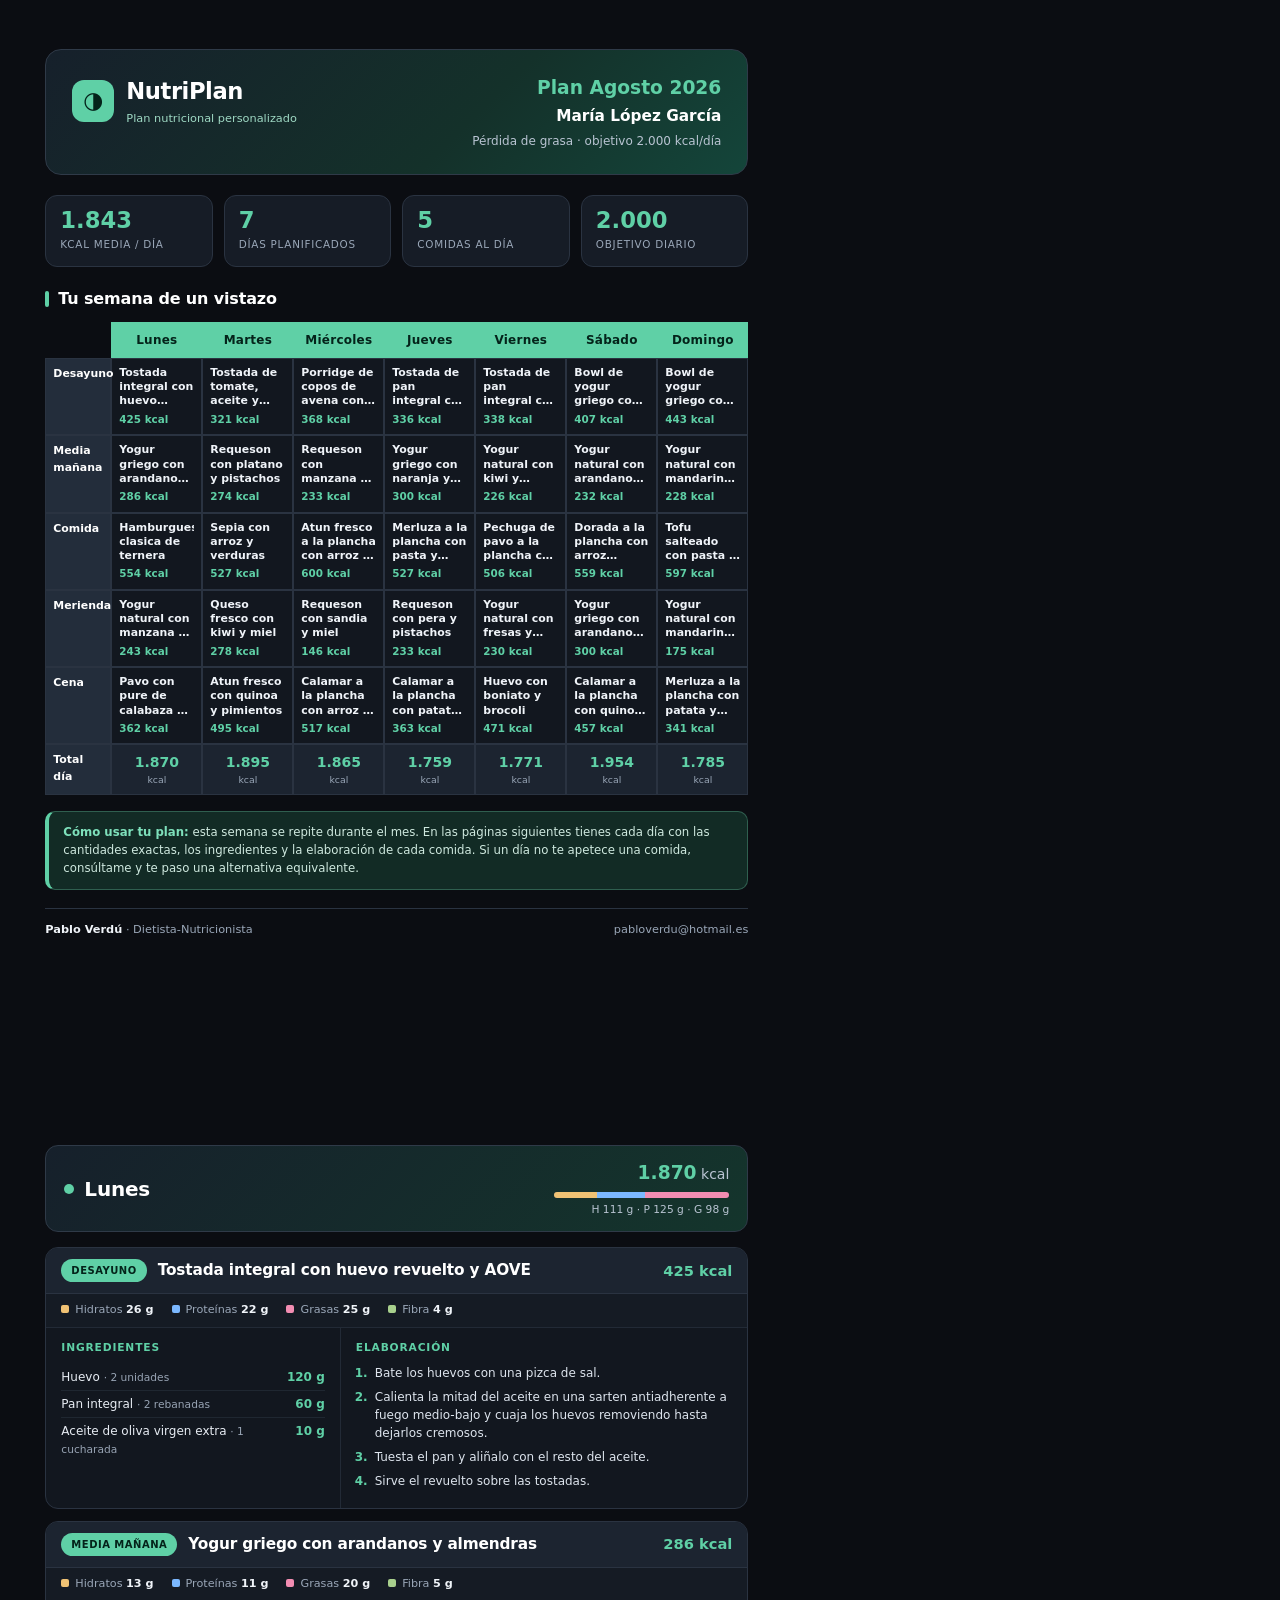
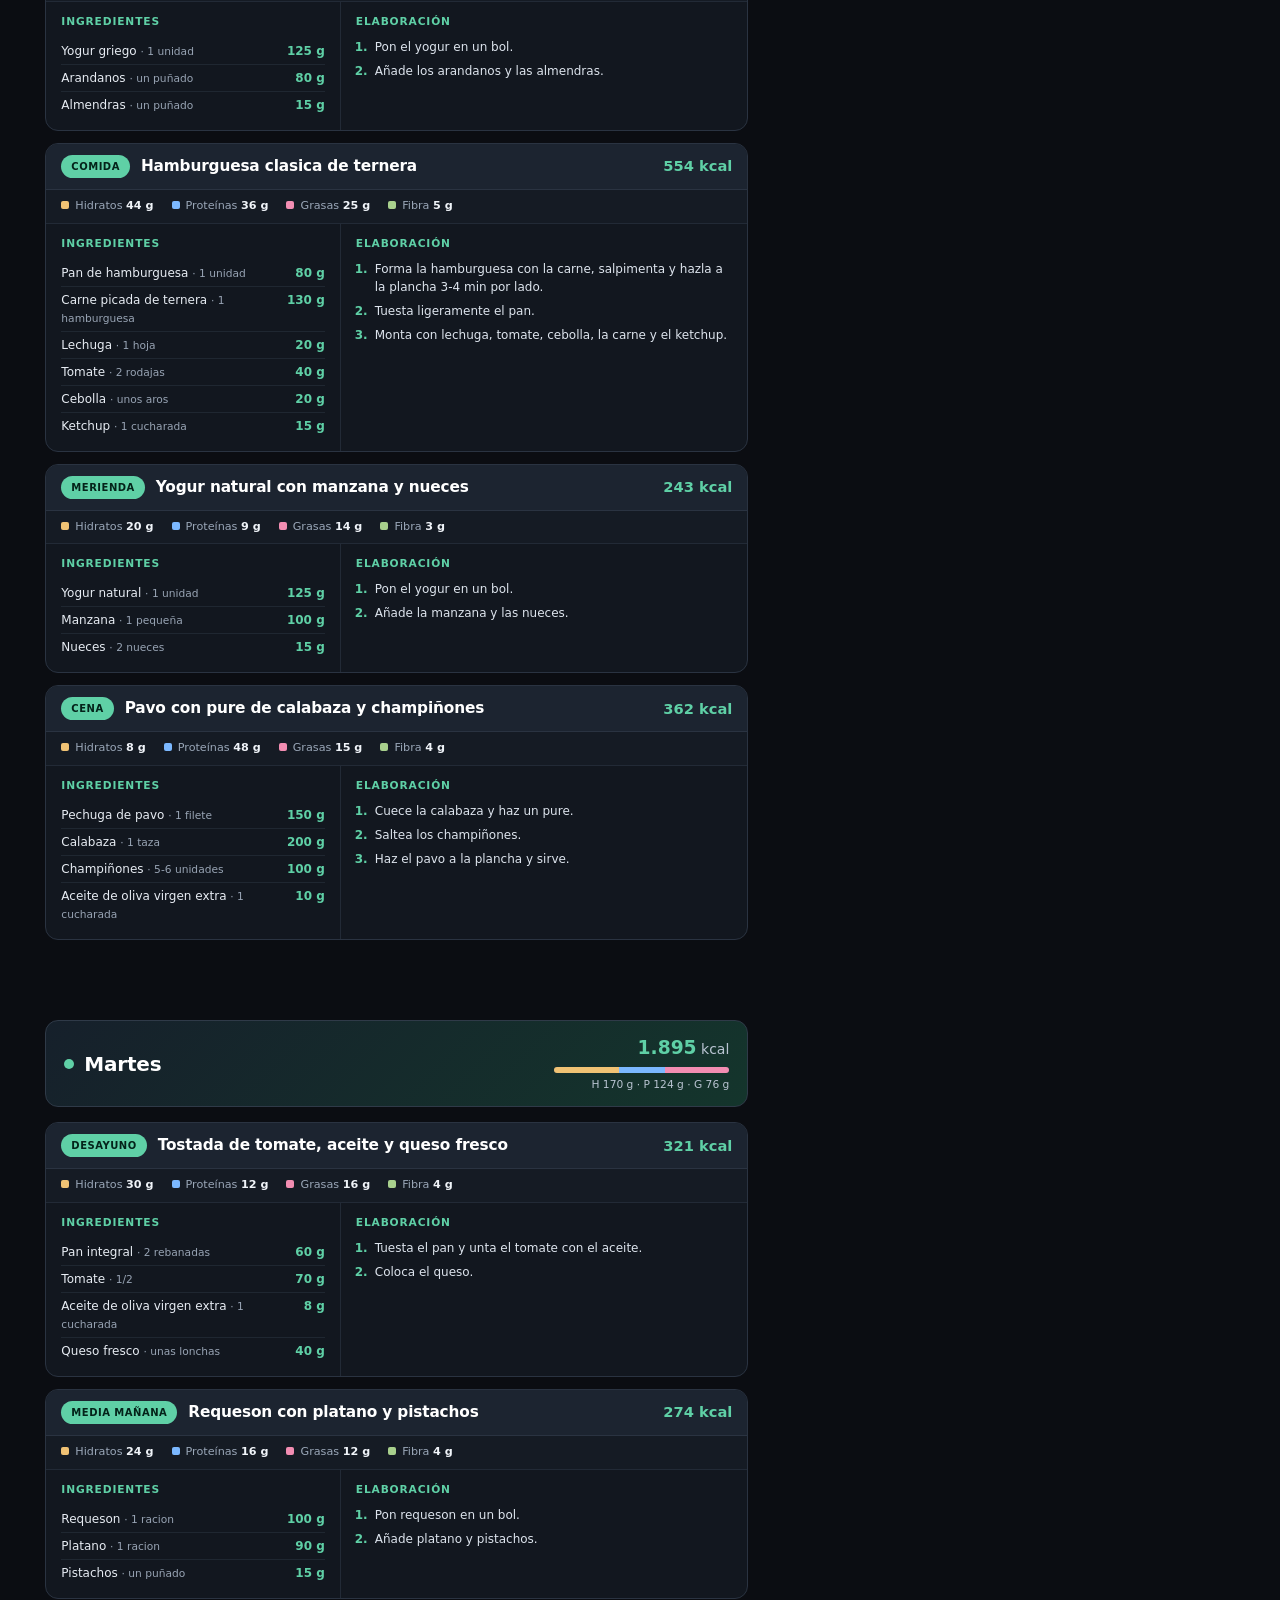
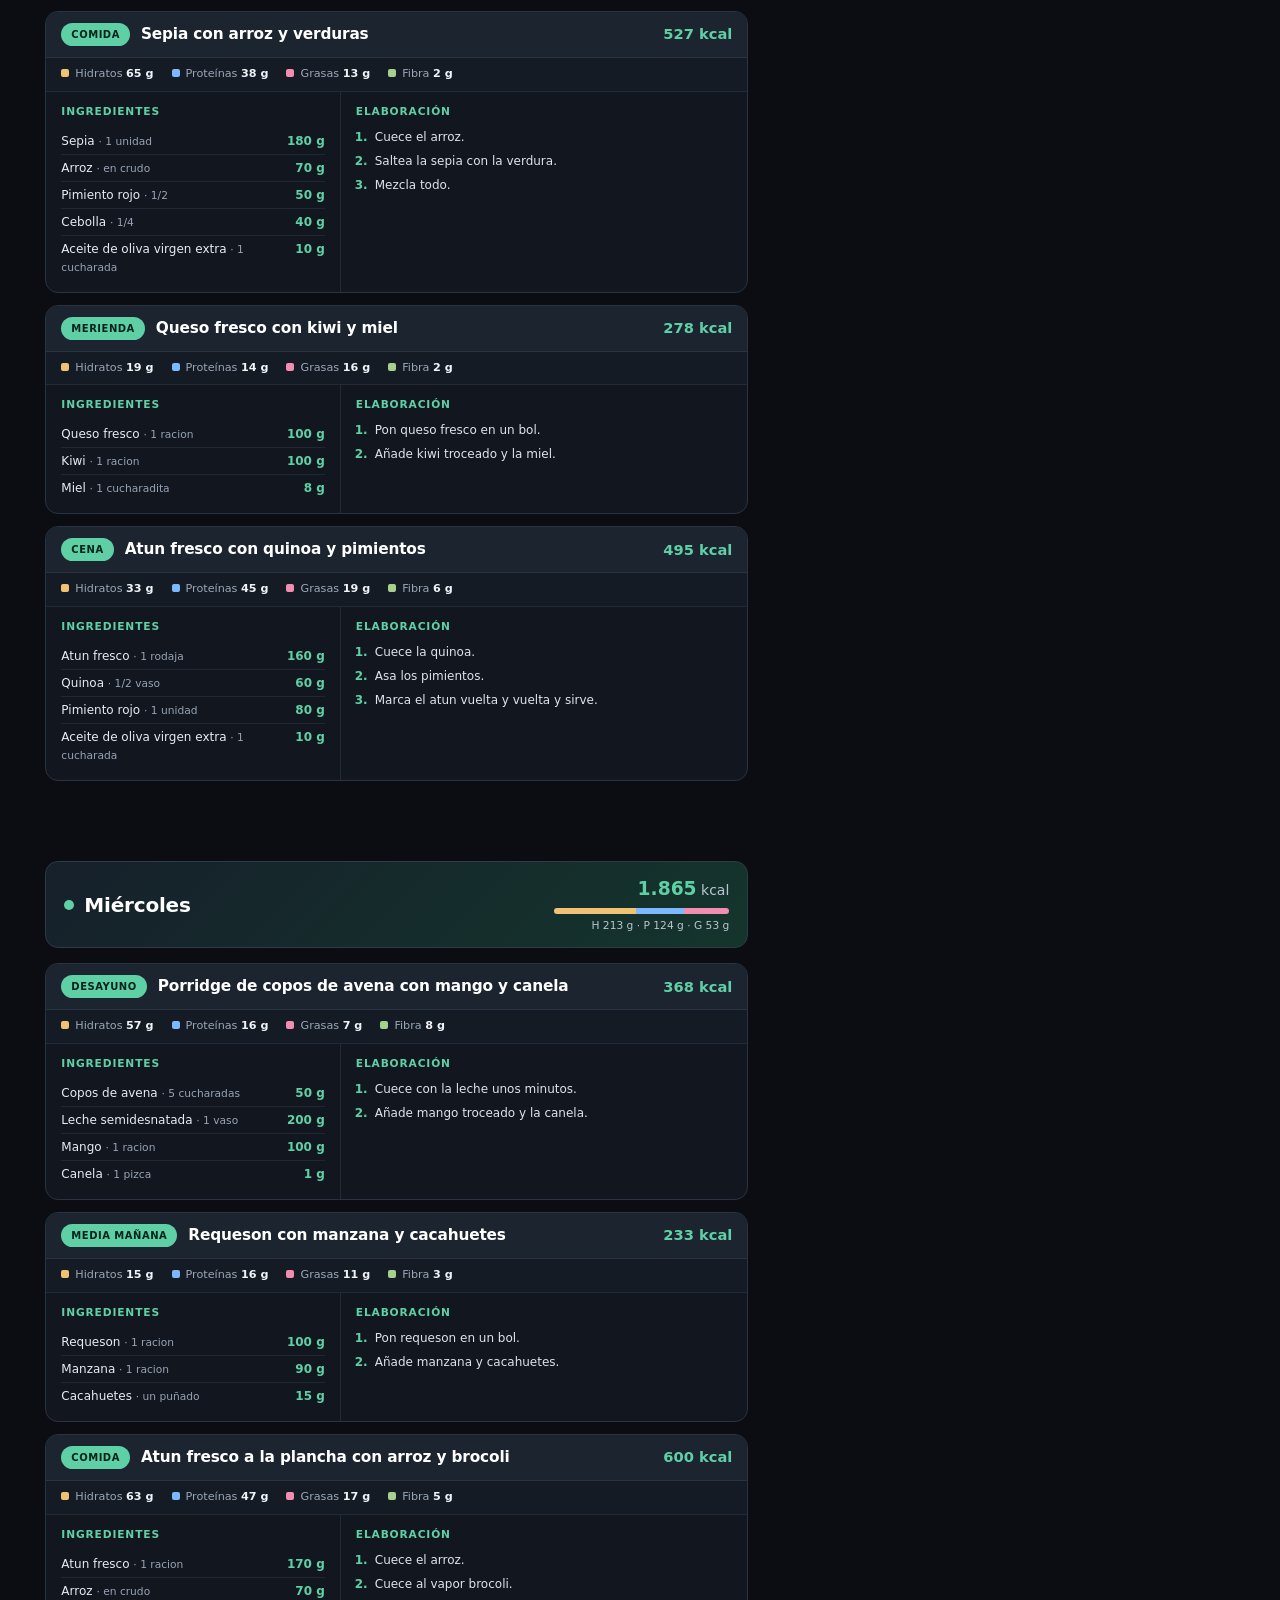
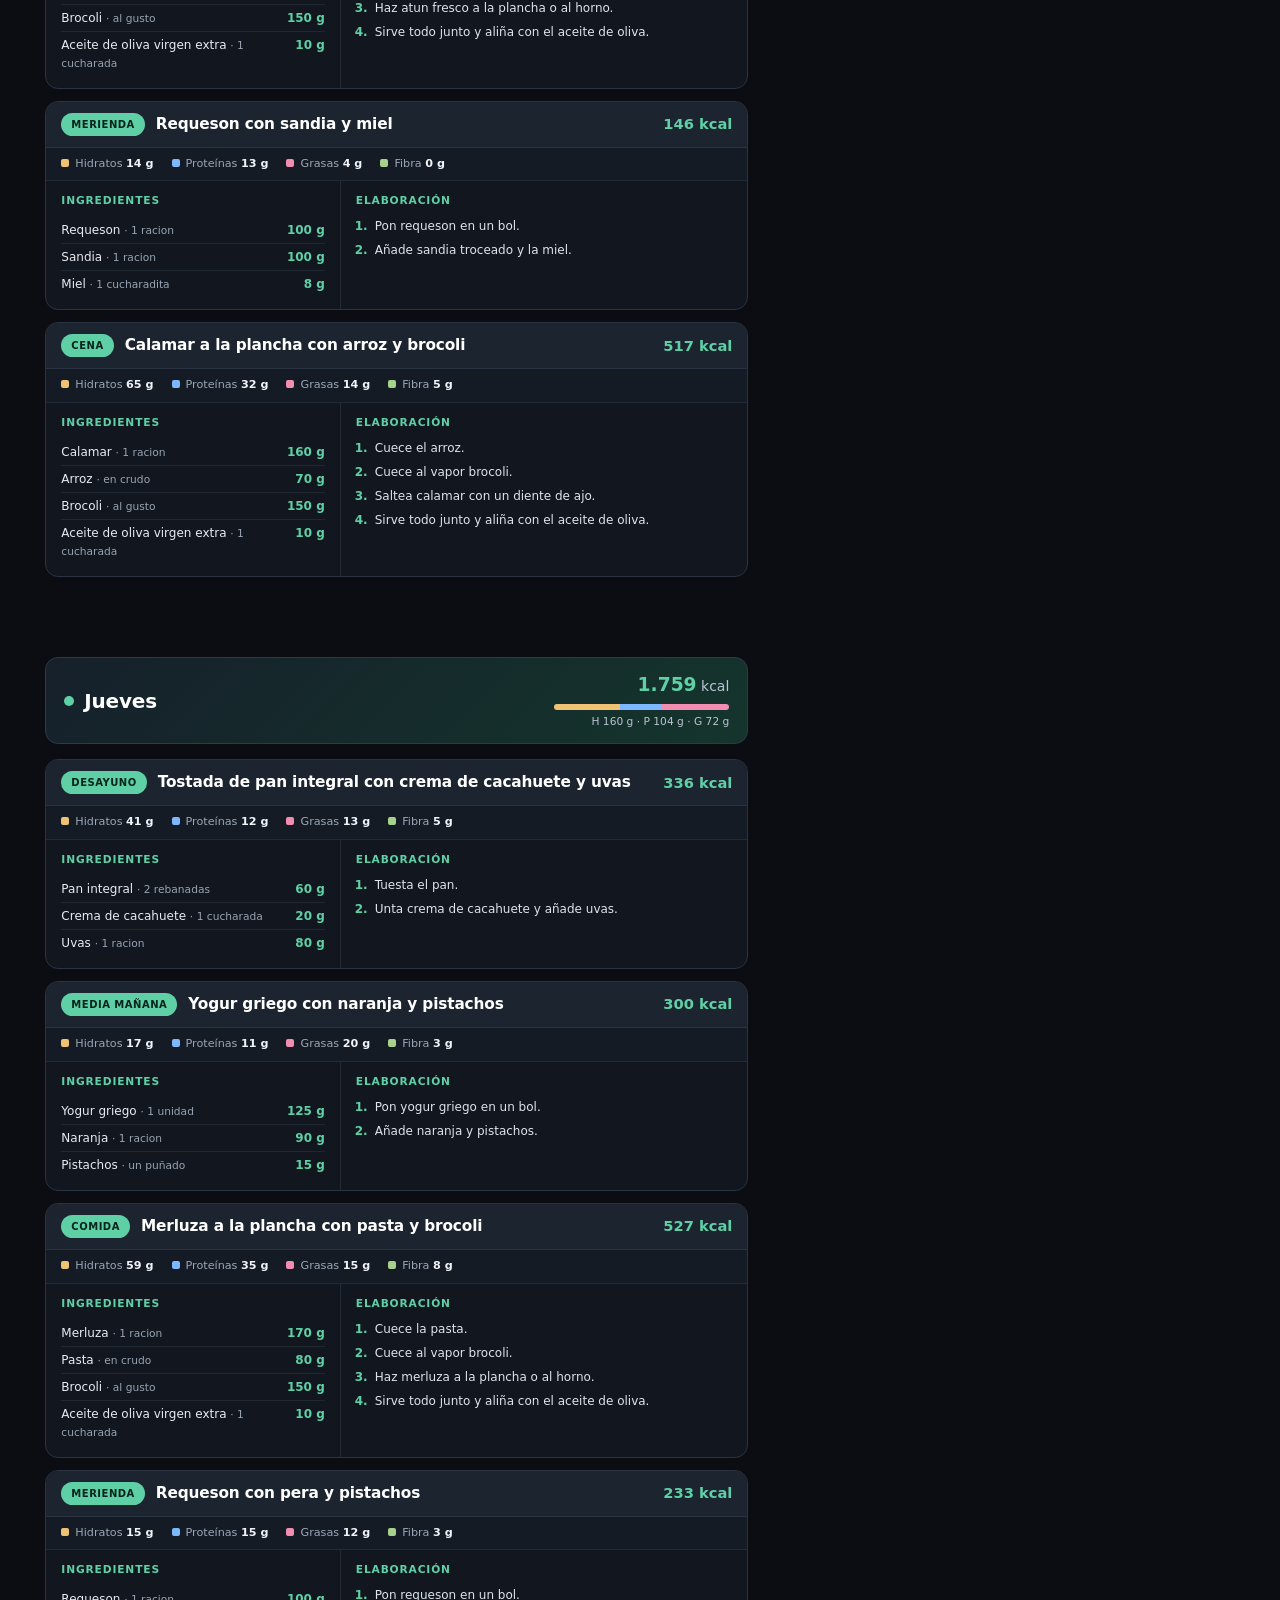
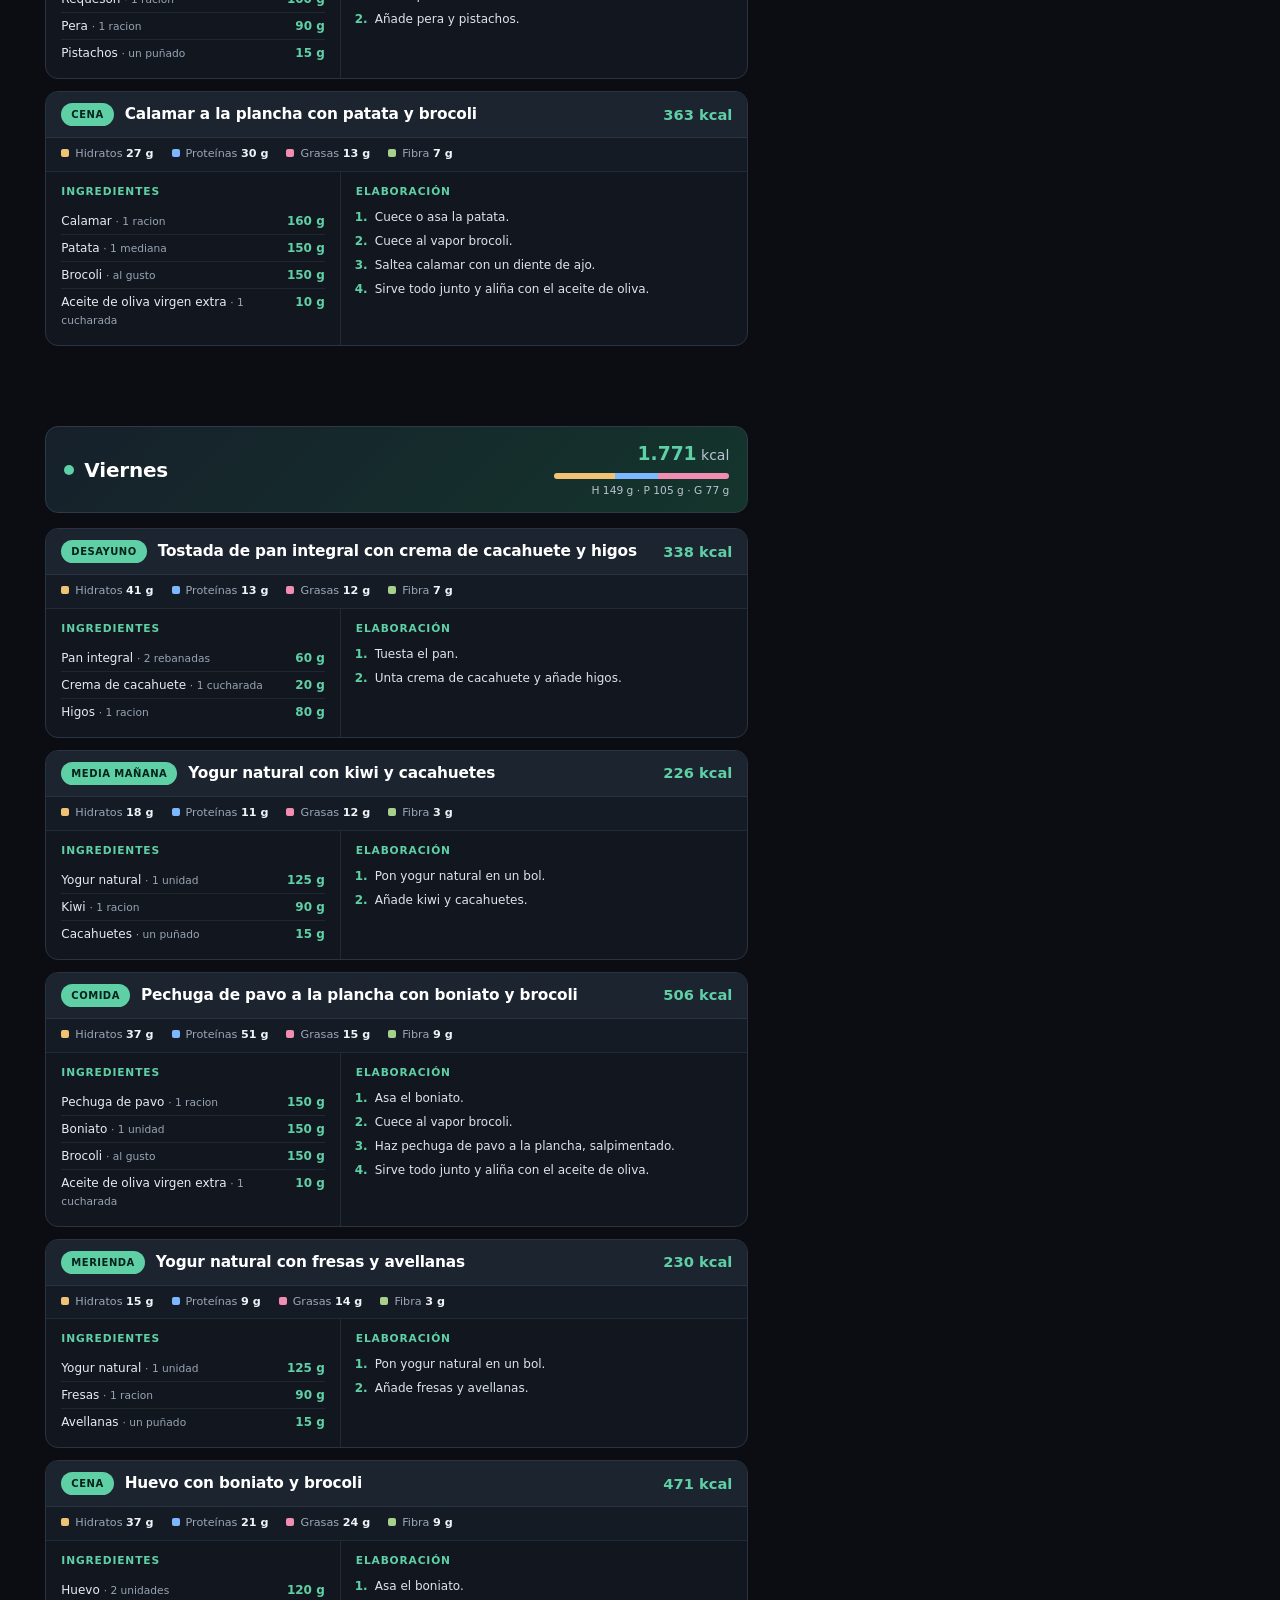
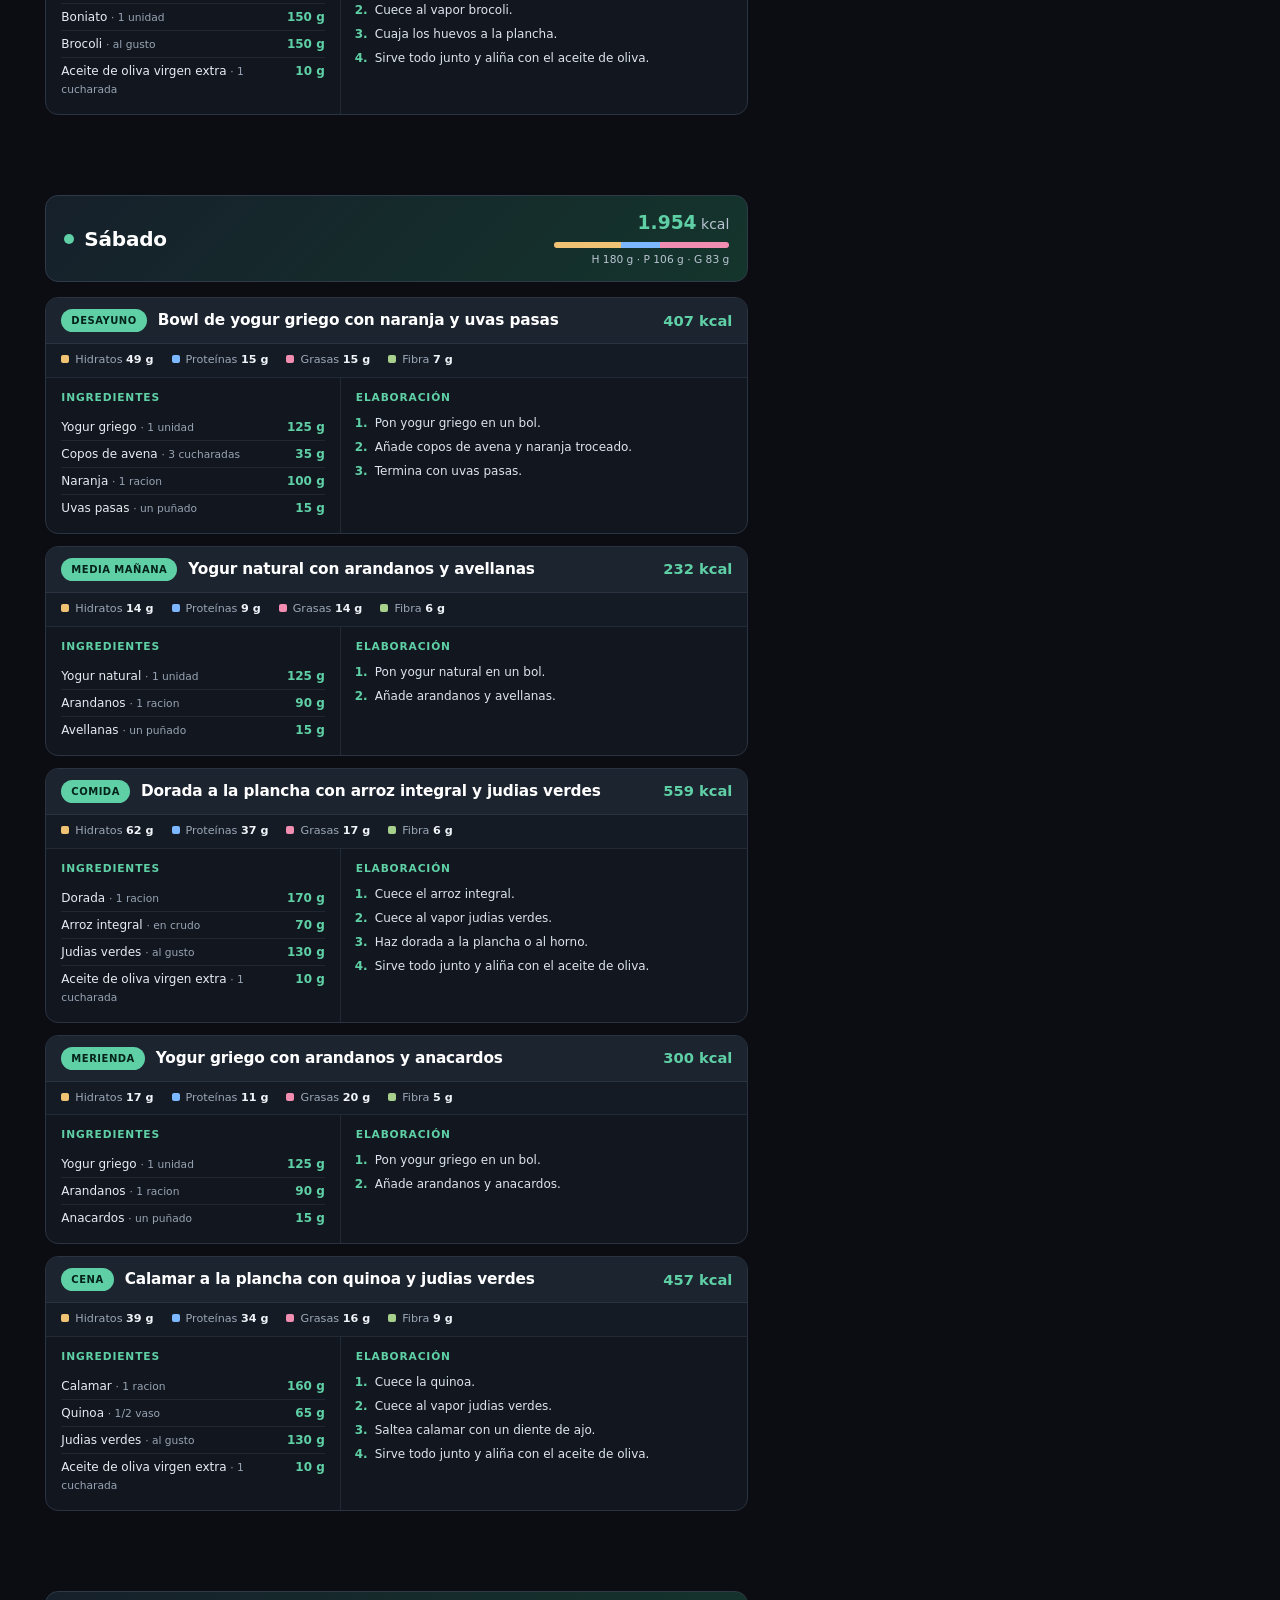
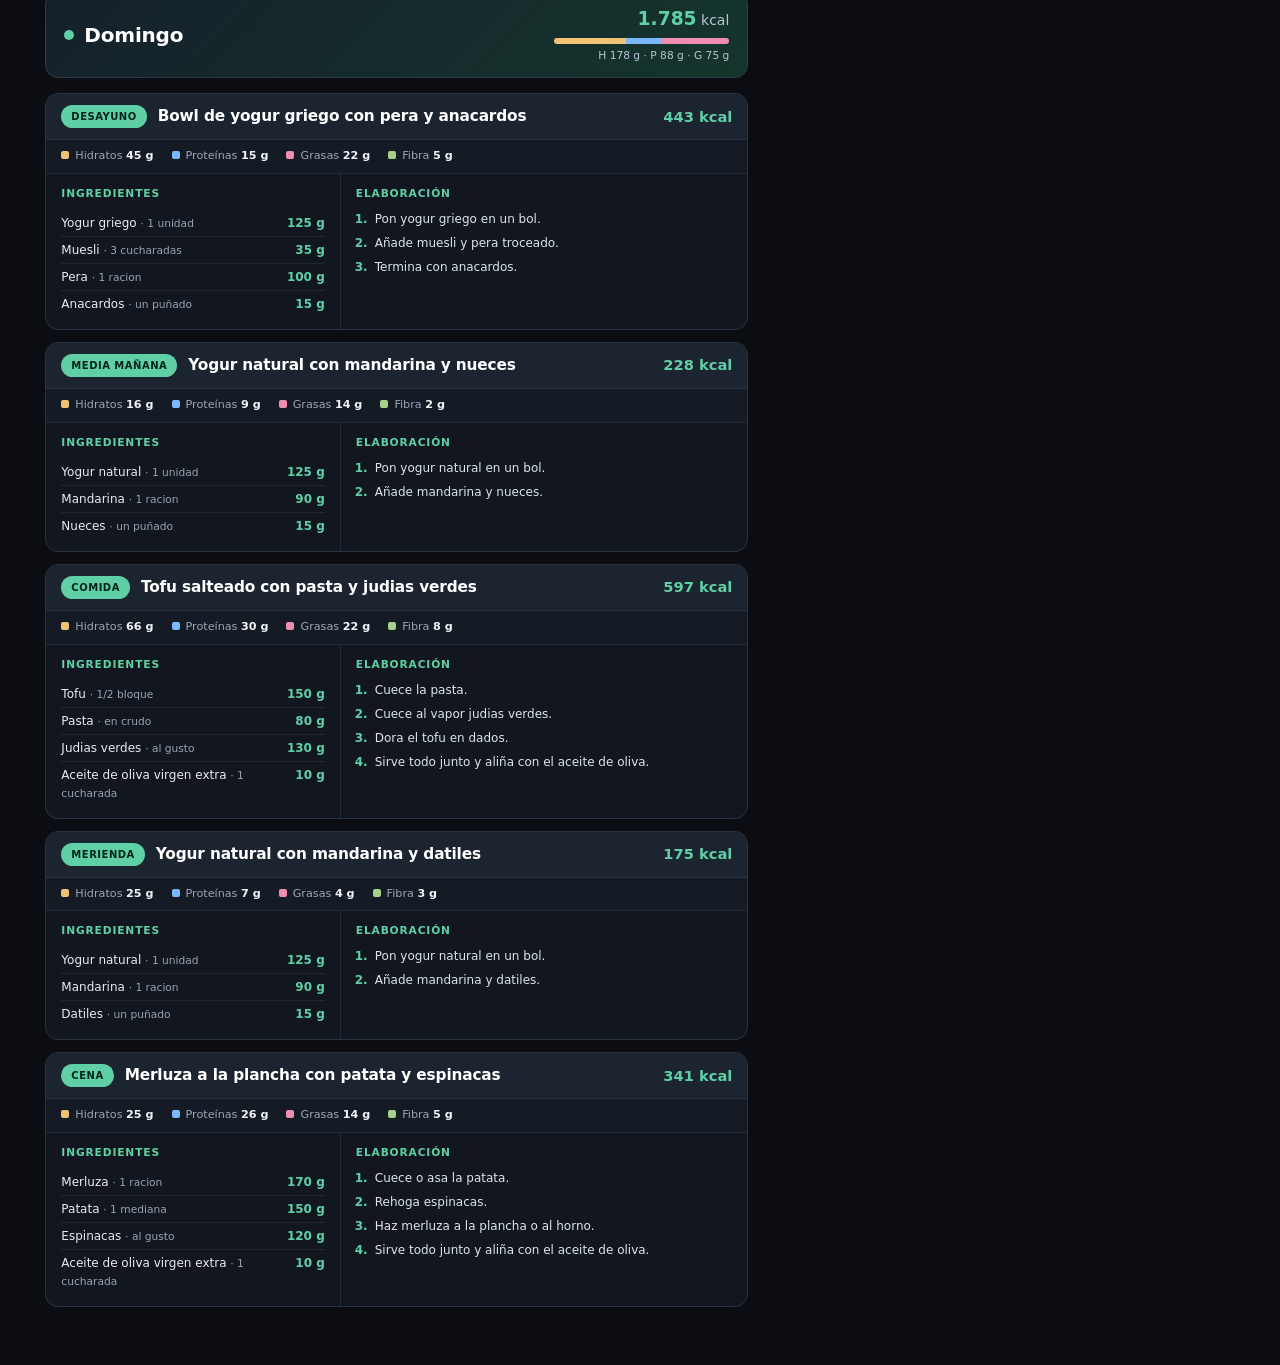
==== pdf_plan/plan.html @ e429565b "programa nutriplan V1" ====
<!DOCTYPE html>
<html lang="es"><head><meta charset="UTF-8"><title>Plan Agosto 2026 · María López García</title>
<style>
/* ===== Tema OSCURO fiel a la app · alto contraste ===== */
@page { size: A4; margin: 0; }
* { box-sizing: border-box; }
html, body { background: #0b0d12; }
body {
  margin: 0; font-family: "Segoe UI", system-ui, -apple-system, Roboto, Helvetica, Arial, sans-serif;
  color: #f0f4f9; font-size: 10.5pt; line-height: 1.5;
  -webkit-print-color-adjust: exact; print-color-adjust: exact;
}
h1,h2,h3,h4 { margin: 0; font-weight: 700; letter-spacing: -.01em; }
.page { width: 210mm; padding: 13mm 12mm 12mm; background: #0b0d12; position: relative; }
/* La portada ocupa una página completa; los días fluyen para no dejar huecos */
.page.cover { min-height: 297mm; page-break-after: always; }
.day-page { padding-top: 6mm; }

/* ---------- Portada ---------- */
.cover-band {
  background: linear-gradient(135deg, #16202b 0%, #14312a 60%, #14453a 100%);
  border: 1px solid #2f3a48; border-radius: 16px; padding: 24px 26px; margin-bottom: 20px;
  display: flex; justify-content: space-between; align-items: flex-start;
}
.brand { display: flex; align-items: center; gap: 12px; }
.logo {
  width: 42px; height: 42px; border-radius: 12px; background: #5fd0a6; color: #04231a;
  display: flex; align-items: center; justify-content: center; font-size: 23px; font-weight: 800;
}
.brand-name { font-size: 17pt; font-weight: 800; letter-spacing: -.02em; color: #ffffff; }
.brand-sub { font-size: 8.5pt; color: #9fd9c4; margin-top: 2px; }
.cover-meta { text-align: right; }
.cover-meta .plan-name { font-size: 14pt; font-weight: 800; color: #5fd0a6; }
.cover-meta .pac { font-size: 11.5pt; margin-top: 3px; color: #ffffff; font-weight: 600; }
.cover-meta .obj { font-size: 9pt; color: #b9c4d2; margin-top: 4px; }

.kpis { display: flex; gap: 11px; margin-bottom: 20px; }
.kpi { flex: 1; border: 1px solid #2a3341; border-radius: 12px; padding: 12px 14px; background: #161c26; }
.kpi b { display: block; font-size: 17pt; color: #5fd0a6; line-height: 1.1; }
.kpi span { font-size: 7.8pt; color: #9aa7b8; text-transform: uppercase; letter-spacing: .07em; }

/* ---------- Rejilla semanal ---------- */
.sec-title { font-size: 12pt; margin: 0 0 11px; display: flex; align-items: center; gap: 9px; color: #ffffff; }
.sec-title::before { content: ""; width: 4px; height: 16px; background: #5fd0a6; border-radius: 3px; }
.grid { width: 100%; border-collapse: separate; border-spacing: 0; font-size: 8.2pt; table-layout: fixed; }
.grid th, .grid td { border: 1px solid #2a3341; padding: 7px 7px; vertical-align: top; background: #12171f; }
.grid thead th {
  background: #5fd0a6; color: #04231a; font-size: 9pt; font-weight: 800; text-align: center;
  padding: 8px 4px; border-color: #5fd0a6; letter-spacing: .02em;
}
.grid thead th:first-child { background: transparent; border-color: transparent; width: 66px; }
.grid th.g-lbl { background: #232d3b; font-size: 8.2pt; color: #ffffff; font-weight: 700; text-align: left; width: 66px; }
.g-nom { font-weight: 600; color: #f0f4f9; line-height: 1.3;
         display: -webkit-box; -webkit-line-clamp: 3; -webkit-box-orient: vertical; overflow: hidden; }
.g-k { color: #5fd0a6; font-weight: 800; margin-top: 3px; font-size: 7.8pt; }
.g-vacio { color: #4a5566; text-align: center; }
.g-total td { background: #1c2430; text-align: center; }
.g-total b { color: #5fd0a6; font-size: 10.5pt; }
.g-total span { color: #9aa7b8; font-size: 7pt; display: block; }

.cover-foot { margin-top: 18px; border-top: 1px solid #2a3341; padding-top: 12px;
  display: flex; justify-content: space-between; font-size: 8.5pt; color: #9aa7b8; }
.cover-foot b { color: #f0f4f9; }
.nota { margin-top: 16px; background: #122b25; border: 1px solid #2f5f4f; border-left: 4px solid #5fd0a6;
  border-radius: 10px; padding: 12px 14px; font-size: 8.8pt; color: #cfe9df; }
.nota b { color: #7ee0bb; }

/* ---------- Páginas de día ---------- */
.day-head { display: flex; justify-content: space-between; align-items: center;
  background: linear-gradient(135deg, #16202b, #14352c); border: 1px solid #2f3a48;
  border-radius: 13px; padding: 13px 18px; margin-bottom: 15px;
  page-break-inside: avoid; page-break-after: avoid; }
.day-title { display: flex; align-items: center; gap: 10px; }
.day-dot { width: 10px; height: 10px; border-radius: 50%; background: #5fd0a6; display: inline-block; }
.day-head h2 { font-size: 15pt; color: #ffffff; }
.day-sum { text-align: right; min-width: 175px; }
.ds-k { font-size: 10.5pt; color: #b9c4d2; } .ds-k b { color: #5fd0a6; font-size: 14pt; }
.ds-bar { height: 6px; border-radius: 3px; overflow: hidden; background: #2a3341; display: flex; margin: 5px 0 4px; }
.ds-bar i { display: block; height: 100%; }
.ds-m { font-size: 8pt; color: #b9c4d2; }
.b-h, .d-h { background: #f0c274; } .b-p, .d-p { background: #7bb8ff; }
.b-g, .d-g { background: #f28db2; } .d-f { background: #a8d08d; }

.meal { border: 1px solid #2a3341; border-radius: 13px; margin-bottom: 12px;
  page-break-inside: avoid; overflow: hidden; background: #12171f; }
.meal-head { display: flex; align-items: center; gap: 11px; padding: 11px 15px;
  background: #1c2430; border-bottom: 1px solid #2a3341; }
.meal-tag { background: #5fd0a6; color: #04231a; font-size: 7.5pt; font-weight: 800; padding: 4px 10px;
  border-radius: 20px; text-transform: uppercase; letter-spacing: .05em; white-space: nowrap; }
.meal-head h3 { font-size: 11.5pt; flex: 1; color: #ffffff; }
.meal-kcal { color: #5fd0a6; font-weight: 800; font-size: 11pt; white-space: nowrap; }
.meal-macros { display: flex; gap: 18px; padding: 8px 15px; border-bottom: 1px solid #222a36;
  font-size: 8.4pt; color: #9aa7b8; background: #151b24; }
.mm i { width: 8px; height: 8px; border-radius: 2px; display: inline-block; margin-right: 6px; }
.mm b { color: #f0f4f9; }
.meal-body { display: flex; gap: 0; }
.col-ing { width: 42%; padding: 12px 15px; border-right: 1px solid #222a36; }
.col-elab { width: 58%; padding: 12px 15px; }
.meal-body h4 { font-size: 8pt; text-transform: uppercase; letter-spacing: .08em; color: #5fd0a6; margin-bottom: 8px; }
.ings { list-style: none; margin: 0; padding: 0; }
.ings li { display: flex; justify-content: space-between; gap: 9px; padding: 4px 0;
  border-bottom: 1px solid #1f2731; font-size: 9pt; }
.ings li:last-child { border-bottom: none; }
.i-n { color: #e7ecf3; }
.i-n em { color: #98a4b4; font-style: normal; font-size: 8pt; }
.i-g { font-weight: 800; color: #5fd0a6; white-space: nowrap; }
.pasos { margin: 0; padding-left: 16px; font-size: 9pt; color: #dde4ed; }
.pasos li { margin-bottom: 6px; padding-left: 3px; }
.pasos li::marker { color: #5fd0a6; font-weight: 800; }
</style></head>
<body>
  <div class="page cover">
    <div class="cover-band">
      <div class="brand">
        <div class="logo">&#9681;</div>
        <div><div class="brand-name">NutriPlan</div><div class="brand-sub">Plan nutricional personalizado</div></div>
      </div>
      <div class="cover-meta">
        <div class="plan-name">Plan Agosto 2026</div>
        <div class="pac">María López García</div>
        <div class="obj">Pérdida de grasa · objetivo 2.000 kcal/día</div>
      </div>
    </div>

    <div class="kpis">
      <div class="kpi"><b>1.843</b><span>kcal media / día</span></div>
      <div class="kpi"><b>7</b><span>días planificados</span></div>
      <div class="kpi"><b>5</b><span>comidas al día</span></div>
      <div class="kpi"><b>2.000</b><span>objetivo diario</span></div>
    </div>

    <h2 class="sec-title">Tu semana de un vistazo</h2>
    <table class="grid"><thead><tr><th></th><th>Lunes</th><th>Martes</th><th>Miércoles</th><th>Jueves</th><th>Viernes</th><th>Sábado</th><th>Domingo</th></tr></thead><tbody><tr><th class="g-lbl">Desayuno</th><td><div class="g-nom">Tostada integral con huevo revuelto y AOVE</div><div class="g-k">425 kcal</div></td><td><div class="g-nom">Tostada de tomate, aceite y queso fresco</div><div class="g-k">321 kcal</div></td><td><div class="g-nom">Porridge de copos de avena con mango y canela</div><div class="g-k">368 kcal</div></td><td><div class="g-nom">Tostada de pan integral con crema de cacahuete y uvas</div><div class="g-k">336 kcal</div></td><td><div class="g-nom">Tostada de pan integral con crema de cacahuete y higos</div><div class="g-k">338 kcal</div></td><td><div class="g-nom">Bowl de yogur griego con naranja y uvas pasas</div><div class="g-k">407 kcal</div></td><td><div class="g-nom">Bowl de yogur griego con pera y anacardos</div><div class="g-k">443 kcal</div></td></tr><tr><th class="g-lbl">Media mañana</th><td><div class="g-nom">Yogur griego con arandanos y almendras</div><div class="g-k">286 kcal</div></td><td><div class="g-nom">Requeson con platano y pistachos</div><div class="g-k">274 kcal</div></td><td><div class="g-nom">Requeson con manzana y cacahuetes</div><div class="g-k">233 kcal</div></td><td><div class="g-nom">Yogur griego con naranja y pistachos</div><div class="g-k">300 kcal</div></td><td><div class="g-nom">Yogur natural con kiwi y cacahuetes</div><div class="g-k">226 kcal</div></td><td><div class="g-nom">Yogur natural con arandanos y avellanas</div><div class="g-k">232 kcal</div></td><td><div class="g-nom">Yogur natural con mandarina y nueces</div><div class="g-k">228 kcal</div></td></tr><tr><th class="g-lbl">Comida</th><td><div class="g-nom">Hamburguesa clasica de ternera</div><div class="g-k">554 kcal</div></td><td><div class="g-nom">Sepia con arroz y verduras</div><div class="g-k">527 kcal</div></td><td><div class="g-nom">Atun fresco a la plancha con arroz y brocoli</div><div class="g-k">600 kcal</div></td><td><div class="g-nom">Merluza a la plancha con pasta y brocoli</div><div class="g-k">527 kcal</div></td><td><div class="g-nom">Pechuga de pavo a la plancha con boniato y brocoli</div><div class="g-k">506 kcal</div></td><td><div class="g-nom">Dorada a la plancha con arroz integral y judias verdes</div><div class="g-k">559 kcal</div></td><td><div class="g-nom">Tofu salteado con pasta y judias verdes</div><div class="g-k">597 kcal</div></td></tr><tr><th class="g-lbl">Merienda</th><td><div class="g-nom">Yogur natural con manzana y nueces</div><div class="g-k">243 kcal</div></td><td><div class="g-nom">Queso fresco con kiwi y miel</div><div class="g-k">278 kcal</div></td><td><div class="g-nom">Requeson con sandia y miel</div><div class="g-k">146 kcal</div></td><td><div class="g-nom">Requeson con pera y pistachos</div><div class="g-k">233 kcal</div></td><td><div class="g-nom">Yogur natural con fresas y avellanas</div><div class="g-k">230 kcal</div></td><td><div class="g-nom">Yogur griego con arandanos y anacardos</div><div class="g-k">300 kcal</div></td><td><div class="g-nom">Yogur natural con mandarina y datiles</div><div class="g-k">175 kcal</div></td></tr><tr><th class="g-lbl">Cena</th><td><div class="g-nom">Pavo con pure de calabaza y champiñones</div><div class="g-k">362 kcal</div></td><td><div class="g-nom">Atun fresco con quinoa y pimientos</div><div class="g-k">495 kcal</div></td><td><div class="g-nom">Calamar a la plancha con arroz y brocoli</div><div class="g-k">517 kcal</div></td><td><div class="g-nom">Calamar a la plancha con patata y brocoli</div><div class="g-k">363 kcal</div></td><td><div class="g-nom">Huevo con boniato y brocoli</div><div class="g-k">471 kcal</div></td><td><div class="g-nom">Calamar a la plancha con quinoa y judias verdes</div><div class="g-k">457 kcal</div></td><td><div class="g-nom">Merluza a la plancha con patata y espinacas</div><div class="g-k">341 kcal</div></td></tr><tr class="g-total"><th class="g-lbl">Total día</th><td class="g-tot"><b>1.870</b><span>kcal</span></td><td class="g-tot"><b>1.895</b><span>kcal</span></td><td class="g-tot"><b>1.865</b><span>kcal</span></td><td class="g-tot"><b>1.759</b><span>kcal</span></td><td class="g-tot"><b>1.771</b><span>kcal</span></td><td class="g-tot"><b>1.954</b><span>kcal</span></td><td class="g-tot"><b>1.785</b><span>kcal</span></td></tr></tbody></table>

    <div class="nota">
      <b>Cómo usar tu plan:</b> esta semana se repite durante el mes. En las páginas siguientes tienes
      cada día con las cantidades exactas, los ingredientes y la elaboración de cada comida.
      Si un día no te apetece una comida, consúltame y te paso una alternativa equivalente.
    </div>

    <div class="cover-foot">
      <div><b>Pablo Verdú</b> · Dietista-Nutricionista</div>
      <div>pabloverdu@hotmail.es</div>
    </div>
  </div>
  
  <div class="page day-page">
    <div class="day-head">
      <div class="day-title"><span class="day-dot"></span><h2>Lunes</h2></div>
      <div class="day-sum">
        <div class="ds-k"><b>1.870</b> kcal</div>
        <div class="ds-bar"><i style="width:24.2%" class="b-h"></i><i style="width:27.4%" class="b-p"></i><i style="width:48.4%" class="b-g"></i></div>
        <div class="ds-m">H 111 g · P 125 g · G 98 g</div>
      </div>
    </div>
    
      <section class="meal">
        <div class="meal-head">
          <span class="meal-tag">Desayuno</span>
          <h3>Tostada integral con huevo revuelto y AOVE</h3>
          <span class="meal-kcal">425 kcal</span>
        </div>
        <div class="meal-macros">
          <span class="mm"><i class="d-h"></i>Hidratos <b>26 g</b></span>
          <span class="mm"><i class="d-p"></i>Proteínas <b>22 g</b></span>
          <span class="mm"><i class="d-g"></i>Grasas <b>25 g</b></span>
          <span class="mm"><i class="d-f"></i>Fibra <b>4 g</b></span>
        </div>
        <div class="meal-body">
          <div class="col-ing">
            <h4>Ingredientes</h4>
            <ul class="ings"><li><span class="i-n">Huevo <em>· 2 unidades</em></span><span class="i-g">120 g</span></li><li><span class="i-n">Pan integral <em>· 2 rebanadas</em></span><span class="i-g">60 g</span></li><li><span class="i-n">Aceite de oliva virgen extra <em>· 1 cucharada</em></span><span class="i-g">10 g</span></li></ul>
          </div>
          <div class="col-elab">
            <h4>Elaboración</h4>
            <ol class="pasos"><li>Bate los huevos con una pizca de sal.</li><li>Calienta la mitad del aceite en una sarten antiadherente a fuego medio-bajo y cuaja los huevos removiendo hasta dejarlos cremosos.</li><li>Tuesta el pan y aliñalo con el resto del aceite.</li><li>Sirve el revuelto sobre las tostadas.</li></ol>
          </div>
        </div>
      </section>
      <section class="meal">
        <div class="meal-head">
          <span class="meal-tag">Media mañana</span>
          <h3>Yogur griego con arandanos y almendras</h3>
          <span class="meal-kcal">286 kcal</span>
        </div>
        <div class="meal-macros">
          <span class="mm"><i class="d-h"></i>Hidratos <b>13 g</b></span>
          <span class="mm"><i class="d-p"></i>Proteínas <b>11 g</b></span>
          <span class="mm"><i class="d-g"></i>Grasas <b>20 g</b></span>
          <span class="mm"><i class="d-f"></i>Fibra <b>5 g</b></span>
        </div>
        <div class="meal-body">
          <div class="col-ing">
            <h4>Ingredientes</h4>
            <ul class="ings"><li><span class="i-n">Yogur griego <em>· 1 unidad</em></span><span class="i-g">125 g</span></li><li><span class="i-n">Arandanos <em>· un puñado</em></span><span class="i-g">80 g</span></li><li><span class="i-n">Almendras <em>· un puñado</em></span><span class="i-g">15 g</span></li></ul>
          </div>
          <div class="col-elab">
            <h4>Elaboración</h4>
            <ol class="pasos"><li>Pon el yogur en un bol.</li><li>Añade los arandanos y las almendras.</li></ol>
          </div>
        </div>
      </section>
      <section class="meal">
        <div class="meal-head">
          <span class="meal-tag">Comida</span>
          <h3>Hamburguesa clasica de ternera</h3>
          <span class="meal-kcal">554 kcal</span>
        </div>
        <div class="meal-macros">
          <span class="mm"><i class="d-h"></i>Hidratos <b>44 g</b></span>
          <span class="mm"><i class="d-p"></i>Proteínas <b>36 g</b></span>
          <span class="mm"><i class="d-g"></i>Grasas <b>25 g</b></span>
          <span class="mm"><i class="d-f"></i>Fibra <b>5 g</b></span>
        </div>
        <div class="meal-body">
          <div class="col-ing">
            <h4>Ingredientes</h4>
            <ul class="ings"><li><span class="i-n">Pan de hamburguesa <em>· 1 unidad</em></span><span class="i-g">80 g</span></li><li><span class="i-n">Carne picada de ternera <em>· 1 hamburguesa</em></span><span class="i-g">130 g</span></li><li><span class="i-n">Lechuga <em>· 1 hoja</em></span><span class="i-g">20 g</span></li><li><span class="i-n">Tomate <em>· 2 rodajas</em></span><span class="i-g">40 g</span></li><li><span class="i-n">Cebolla <em>· unos aros</em></span><span class="i-g">20 g</span></li><li><span class="i-n">Ketchup <em>· 1 cucharada</em></span><span class="i-g">15 g</span></li></ul>
          </div>
          <div class="col-elab">
            <h4>Elaboración</h4>
            <ol class="pasos"><li>Forma la hamburguesa con la carne, salpimenta y hazla a la plancha 3-4 min por lado.</li><li>Tuesta ligeramente el pan.</li><li>Monta con lechuga, tomate, cebolla, la carne y el ketchup.</li></ol>
          </div>
        </div>
      </section>
      <section class="meal">
        <div class="meal-head">
          <span class="meal-tag">Merienda</span>
          <h3>Yogur natural con manzana y nueces</h3>
          <span class="meal-kcal">243 kcal</span>
        </div>
        <div class="meal-macros">
          <span class="mm"><i class="d-h"></i>Hidratos <b>20 g</b></span>
          <span class="mm"><i class="d-p"></i>Proteínas <b>9 g</b></span>
          <span class="mm"><i class="d-g"></i>Grasas <b>14 g</b></span>
          <span class="mm"><i class="d-f"></i>Fibra <b>3 g</b></span>
        </div>
        <div class="meal-body">
          <div class="col-ing">
            <h4>Ingredientes</h4>
            <ul class="ings"><li><span class="i-n">Yogur natural <em>· 1 unidad</em></span><span class="i-g">125 g</span></li><li><span class="i-n">Manzana <em>· 1 pequeña</em></span><span class="i-g">100 g</span></li><li><span class="i-n">Nueces <em>· 2 nueces</em></span><span class="i-g">15 g</span></li></ul>
          </div>
          <div class="col-elab">
            <h4>Elaboración</h4>
            <ol class="pasos"><li>Pon el yogur en un bol.</li><li>Añade la manzana y las nueces.</li></ol>
          </div>
        </div>
      </section>
      <section class="meal">
        <div class="meal-head">
          <span class="meal-tag">Cena</span>
          <h3>Pavo con pure de calabaza y champiñones</h3>
          <span class="meal-kcal">362 kcal</span>
        </div>
        <div class="meal-macros">
          <span class="mm"><i class="d-h"></i>Hidratos <b>8 g</b></span>
          <span class="mm"><i class="d-p"></i>Proteínas <b>48 g</b></span>
          <span class="mm"><i class="d-g"></i>Grasas <b>15 g</b></span>
          <span class="mm"><i class="d-f"></i>Fibra <b>4 g</b></span>
        </div>
        <div class="meal-body">
          <div class="col-ing">
            <h4>Ingredientes</h4>
            <ul class="ings"><li><span class="i-n">Pechuga de pavo <em>· 1 filete</em></span><span class="i-g">150 g</span></li><li><span class="i-n">Calabaza <em>· 1 taza</em></span><span class="i-g">200 g</span></li><li><span class="i-n">Champiñones <em>· 5-6 unidades</em></span><span class="i-g">100 g</span></li><li><span class="i-n">Aceite de oliva virgen extra <em>· 1 cucharada</em></span><span class="i-g">10 g</span></li></ul>
          </div>
          <div class="col-elab">
            <h4>Elaboración</h4>
            <ol class="pasos"><li>Cuece la calabaza y haz un pure.</li><li>Saltea los champiñones.</li><li>Haz el pavo a la plancha y sirve.</li></ol>
          </div>
        </div>
      </section>
  </div>
  <div class="page day-page">
    <div class="day-head">
      <div class="day-title"><span class="day-dot"></span><h2>Martes</h2></div>
      <div class="day-sum">
        <div class="ds-k"><b>1.895</b> kcal</div>
        <div class="ds-bar"><i style="width:36.7%" class="b-h"></i><i style="width:26.7%" class="b-p"></i><i style="width:36.7%" class="b-g"></i></div>
        <div class="ds-m">H 170 g · P 124 g · G 76 g</div>
      </div>
    </div>
    
      <section class="meal">
        <div class="meal-head">
          <span class="meal-tag">Desayuno</span>
          <h3>Tostada de tomate, aceite y queso fresco</h3>
          <span class="meal-kcal">321 kcal</span>
        </div>
        <div class="meal-macros">
          <span class="mm"><i class="d-h"></i>Hidratos <b>30 g</b></span>
          <span class="mm"><i class="d-p"></i>Proteínas <b>12 g</b></span>
          <span class="mm"><i class="d-g"></i>Grasas <b>16 g</b></span>
          <span class="mm"><i class="d-f"></i>Fibra <b>4 g</b></span>
        </div>
        <div class="meal-body">
          <div class="col-ing">
            <h4>Ingredientes</h4>
            <ul class="ings"><li><span class="i-n">Pan integral <em>· 2 rebanadas</em></span><span class="i-g">60 g</span></li><li><span class="i-n">Tomate <em>· 1/2</em></span><span class="i-g">70 g</span></li><li><span class="i-n">Aceite de oliva virgen extra <em>· 1 cucharada</em></span><span class="i-g">8 g</span></li><li><span class="i-n">Queso fresco <em>· unas lonchas</em></span><span class="i-g">40 g</span></li></ul>
          </div>
          <div class="col-elab">
            <h4>Elaboración</h4>
            <ol class="pasos"><li>Tuesta el pan y unta el tomate con el aceite.</li><li>Coloca el queso.</li></ol>
          </div>
        </div>
      </section>
      <section class="meal">
        <div class="meal-head">
          <span class="meal-tag">Media mañana</span>
          <h3>Requeson con platano y pistachos</h3>
          <span class="meal-kcal">274 kcal</span>
        </div>
        <div class="meal-macros">
          <span class="mm"><i class="d-h"></i>Hidratos <b>24 g</b></span>
          <span class="mm"><i class="d-p"></i>Proteínas <b>16 g</b></span>
          <span class="mm"><i class="d-g"></i>Grasas <b>12 g</b></span>
          <span class="mm"><i class="d-f"></i>Fibra <b>4 g</b></span>
        </div>
        <div class="meal-body">
          <div class="col-ing">
            <h4>Ingredientes</h4>
            <ul class="ings"><li><span class="i-n">Requeson <em>· 1 racion</em></span><span class="i-g">100 g</span></li><li><span class="i-n">Platano <em>· 1 racion</em></span><span class="i-g">90 g</span></li><li><span class="i-n">Pistachos <em>· un puñado</em></span><span class="i-g">15 g</span></li></ul>
          </div>
          <div class="col-elab">
            <h4>Elaboración</h4>
            <ol class="pasos"><li>Pon requeson en un bol.</li><li>Añade platano y pistachos.</li></ol>
          </div>
        </div>
      </section>
      <section class="meal">
        <div class="meal-head">
          <span class="meal-tag">Comida</span>
          <h3>Sepia con arroz y verduras</h3>
          <span class="meal-kcal">527 kcal</span>
        </div>
        <div class="meal-macros">
          <span class="mm"><i class="d-h"></i>Hidratos <b>65 g</b></span>
          <span class="mm"><i class="d-p"></i>Proteínas <b>38 g</b></span>
          <span class="mm"><i class="d-g"></i>Grasas <b>13 g</b></span>
          <span class="mm"><i class="d-f"></i>Fibra <b>2 g</b></span>
        </div>
        <div class="meal-body">
          <div class="col-ing">
            <h4>Ingredientes</h4>
            <ul class="ings"><li><span class="i-n">Sepia <em>· 1 unidad</em></span><span class="i-g">180 g</span></li><li><span class="i-n">Arroz <em>· en crudo</em></span><span class="i-g">70 g</span></li><li><span class="i-n">Pimiento rojo <em>· 1/2</em></span><span class="i-g">50 g</span></li><li><span class="i-n">Cebolla <em>· 1/4</em></span><span class="i-g">40 g</span></li><li><span class="i-n">Aceite de oliva virgen extra <em>· 1 cucharada</em></span><span class="i-g">10 g</span></li></ul>
          </div>
          <div class="col-elab">
            <h4>Elaboración</h4>
            <ol class="pasos"><li>Cuece el arroz.</li><li>Saltea la sepia con la verdura.</li><li>Mezcla todo.</li></ol>
          </div>
        </div>
      </section>
      <section class="meal">
        <div class="meal-head">
          <span class="meal-tag">Merienda</span>
          <h3>Queso fresco con kiwi y miel</h3>
          <span class="meal-kcal">278 kcal</span>
        </div>
        <div class="meal-macros">
          <span class="mm"><i class="d-h"></i>Hidratos <b>19 g</b></span>
          <span class="mm"><i class="d-p"></i>Proteínas <b>14 g</b></span>
          <span class="mm"><i class="d-g"></i>Grasas <b>16 g</b></span>
          <span class="mm"><i class="d-f"></i>Fibra <b>2 g</b></span>
        </div>
        <div class="meal-body">
          <div class="col-ing">
            <h4>Ingredientes</h4>
            <ul class="ings"><li><span class="i-n">Queso fresco <em>· 1 racion</em></span><span class="i-g">100 g</span></li><li><span class="i-n">Kiwi <em>· 1 racion</em></span><span class="i-g">100 g</span></li><li><span class="i-n">Miel <em>· 1 cucharadita</em></span><span class="i-g">8 g</span></li></ul>
          </div>
          <div class="col-elab">
            <h4>Elaboración</h4>
            <ol class="pasos"><li>Pon queso fresco en un bol.</li><li>Añade kiwi troceado y la miel.</li></ol>
          </div>
        </div>
      </section>
      <section class="meal">
        <div class="meal-head">
          <span class="meal-tag">Cena</span>
          <h3>Atun fresco con quinoa y pimientos</h3>
          <span class="meal-kcal">495 kcal</span>
        </div>
        <div class="meal-macros">
          <span class="mm"><i class="d-h"></i>Hidratos <b>33 g</b></span>
          <span class="mm"><i class="d-p"></i>Proteínas <b>45 g</b></span>
          <span class="mm"><i class="d-g"></i>Grasas <b>19 g</b></span>
          <span class="mm"><i class="d-f"></i>Fibra <b>6 g</b></span>
        </div>
        <div class="meal-body">
          <div class="col-ing">
            <h4>Ingredientes</h4>
            <ul class="ings"><li><span class="i-n">Atun fresco <em>· 1 rodaja</em></span><span class="i-g">160 g</span></li><li><span class="i-n">Quinoa <em>· 1/2 vaso</em></span><span class="i-g">60 g</span></li><li><span class="i-n">Pimiento rojo <em>· 1 unidad</em></span><span class="i-g">80 g</span></li><li><span class="i-n">Aceite de oliva virgen extra <em>· 1 cucharada</em></span><span class="i-g">10 g</span></li></ul>
          </div>
          <div class="col-elab">
            <h4>Elaboración</h4>
            <ol class="pasos"><li>Cuece la quinoa.</li><li>Asa los pimientos.</li><li>Marca el atun vuelta y vuelta y sirve.</li></ol>
          </div>
        </div>
      </section>
  </div>
  <div class="page day-page">
    <div class="day-head">
      <div class="day-title"><span class="day-dot"></span><h2>Miércoles</h2></div>
      <div class="day-sum">
        <div class="ds-k"><b>1.865</b> kcal</div>
        <div class="ds-bar"><i style="width:46.8%" class="b-h"></i><i style="width:27.1%" class="b-p"></i><i style="width:26.1%" class="b-g"></i></div>
        <div class="ds-m">H 213 g · P 124 g · G 53 g</div>
      </div>
    </div>
    
      <section class="meal">
        <div class="meal-head">
          <span class="meal-tag">Desayuno</span>
          <h3>Porridge de copos de avena con mango y canela</h3>
          <span class="meal-kcal">368 kcal</span>
        </div>
        <div class="meal-macros">
          <span class="mm"><i class="d-h"></i>Hidratos <b>57 g</b></span>
          <span class="mm"><i class="d-p"></i>Proteínas <b>16 g</b></span>
          <span class="mm"><i class="d-g"></i>Grasas <b>7 g</b></span>
          <span class="mm"><i class="d-f"></i>Fibra <b>8 g</b></span>
        </div>
        <div class="meal-body">
          <div class="col-ing">
            <h4>Ingredientes</h4>
            <ul class="ings"><li><span class="i-n">Copos de avena <em>· 5 cucharadas</em></span><span class="i-g">50 g</span></li><li><span class="i-n">Leche semidesnatada <em>· 1 vaso</em></span><span class="i-g">200 g</span></li><li><span class="i-n">Mango <em>· 1 racion</em></span><span class="i-g">100 g</span></li><li><span class="i-n">Canela <em>· 1 pizca</em></span><span class="i-g">1 g</span></li></ul>
          </div>
          <div class="col-elab">
            <h4>Elaboración</h4>
            <ol class="pasos"><li>Cuece con la leche unos minutos.</li><li>Añade mango troceado y la canela.</li></ol>
          </div>
        </div>
      </section>
      <section class="meal">
        <div class="meal-head">
          <span class="meal-tag">Media mañana</span>
          <h3>Requeson con manzana y cacahuetes</h3>
          <span class="meal-kcal">233 kcal</span>
        </div>
        <div class="meal-macros">
          <span class="mm"><i class="d-h"></i>Hidratos <b>15 g</b></span>
          <span class="mm"><i class="d-p"></i>Proteínas <b>16 g</b></span>
          <span class="mm"><i class="d-g"></i>Grasas <b>11 g</b></span>
          <span class="mm"><i class="d-f"></i>Fibra <b>3 g</b></span>
        </div>
        <div class="meal-body">
          <div class="col-ing">
            <h4>Ingredientes</h4>
            <ul class="ings"><li><span class="i-n">Requeson <em>· 1 racion</em></span><span class="i-g">100 g</span></li><li><span class="i-n">Manzana <em>· 1 racion</em></span><span class="i-g">90 g</span></li><li><span class="i-n">Cacahuetes <em>· un puñado</em></span><span class="i-g">15 g</span></li></ul>
          </div>
          <div class="col-elab">
            <h4>Elaboración</h4>
            <ol class="pasos"><li>Pon requeson en un bol.</li><li>Añade manzana y cacahuetes.</li></ol>
          </div>
        </div>
      </section>
      <section class="meal">
        <div class="meal-head">
          <span class="meal-tag">Comida</span>
          <h3>Atun fresco a la plancha con arroz y brocoli</h3>
          <span class="meal-kcal">600 kcal</span>
        </div>
        <div class="meal-macros">
          <span class="mm"><i class="d-h"></i>Hidratos <b>63 g</b></span>
          <span class="mm"><i class="d-p"></i>Proteínas <b>47 g</b></span>
          <span class="mm"><i class="d-g"></i>Grasas <b>17 g</b></span>
          <span class="mm"><i class="d-f"></i>Fibra <b>5 g</b></span>
        </div>
        <div class="meal-body">
          <div class="col-ing">
            <h4>Ingredientes</h4>
            <ul class="ings"><li><span class="i-n">Atun fresco <em>· 1 racion</em></span><span class="i-g">170 g</span></li><li><span class="i-n">Arroz <em>· en crudo</em></span><span class="i-g">70 g</span></li><li><span class="i-n">Brocoli <em>· al gusto</em></span><span class="i-g">150 g</span></li><li><span class="i-n">Aceite de oliva virgen extra <em>· 1 cucharada</em></span><span class="i-g">10 g</span></li></ul>
          </div>
          <div class="col-elab">
            <h4>Elaboración</h4>
            <ol class="pasos"><li>Cuece el arroz.</li><li>Cuece al vapor brocoli.</li><li>Haz atun fresco a la plancha o al horno.</li><li>Sirve todo junto y aliña con el aceite de oliva.</li></ol>
          </div>
        </div>
      </section>
      <section class="meal">
        <div class="meal-head">
          <span class="meal-tag">Merienda</span>
          <h3>Requeson con sandia y miel</h3>
          <span class="meal-kcal">146 kcal</span>
        </div>
        <div class="meal-macros">
          <span class="mm"><i class="d-h"></i>Hidratos <b>14 g</b></span>
          <span class="mm"><i class="d-p"></i>Proteínas <b>13 g</b></span>
          <span class="mm"><i class="d-g"></i>Grasas <b>4 g</b></span>
          <span class="mm"><i class="d-f"></i>Fibra <b>0 g</b></span>
        </div>
        <div class="meal-body">
          <div class="col-ing">
            <h4>Ingredientes</h4>
            <ul class="ings"><li><span class="i-n">Requeson <em>· 1 racion</em></span><span class="i-g">100 g</span></li><li><span class="i-n">Sandia <em>· 1 racion</em></span><span class="i-g">100 g</span></li><li><span class="i-n">Miel <em>· 1 cucharadita</em></span><span class="i-g">8 g</span></li></ul>
          </div>
          <div class="col-elab">
            <h4>Elaboración</h4>
            <ol class="pasos"><li>Pon requeson en un bol.</li><li>Añade sandia troceado y la miel.</li></ol>
          </div>
        </div>
      </section>
      <section class="meal">
        <div class="meal-head">
          <span class="meal-tag">Cena</span>
          <h3>Calamar a la plancha con arroz y brocoli</h3>
          <span class="meal-kcal">517 kcal</span>
        </div>
        <div class="meal-macros">
          <span class="mm"><i class="d-h"></i>Hidratos <b>65 g</b></span>
          <span class="mm"><i class="d-p"></i>Proteínas <b>32 g</b></span>
          <span class="mm"><i class="d-g"></i>Grasas <b>14 g</b></span>
          <span class="mm"><i class="d-f"></i>Fibra <b>5 g</b></span>
        </div>
        <div class="meal-body">
          <div class="col-ing">
            <h4>Ingredientes</h4>
            <ul class="ings"><li><span class="i-n">Calamar <em>· 1 racion</em></span><span class="i-g">160 g</span></li><li><span class="i-n">Arroz <em>· en crudo</em></span><span class="i-g">70 g</span></li><li><span class="i-n">Brocoli <em>· al gusto</em></span><span class="i-g">150 g</span></li><li><span class="i-n">Aceite de oliva virgen extra <em>· 1 cucharada</em></span><span class="i-g">10 g</span></li></ul>
          </div>
          <div class="col-elab">
            <h4>Elaboración</h4>
            <ol class="pasos"><li>Cuece el arroz.</li><li>Cuece al vapor brocoli.</li><li>Saltea calamar con un diente de ajo.</li><li>Sirve todo junto y aliña con el aceite de oliva.</li></ol>
          </div>
        </div>
      </section>
  </div>
  <div class="page day-page">
    <div class="day-head">
      <div class="day-title"><span class="day-dot"></span><h2>Jueves</h2></div>
      <div class="day-sum">
        <div class="ds-k"><b>1.759</b> kcal</div>
        <div class="ds-bar"><i style="width:37.5%" class="b-h"></i><i style="width:24.3%" class="b-p"></i><i style="width:38.2%" class="b-g"></i></div>
        <div class="ds-m">H 160 g · P 104 g · G 72 g</div>
      </div>
    </div>
    
      <section class="meal">
        <div class="meal-head">
          <span class="meal-tag">Desayuno</span>
          <h3>Tostada de pan integral con crema de cacahuete y uvas</h3>
          <span class="meal-kcal">336 kcal</span>
        </div>
        <div class="meal-macros">
          <span class="mm"><i class="d-h"></i>Hidratos <b>41 g</b></span>
          <span class="mm"><i class="d-p"></i>Proteínas <b>12 g</b></span>
          <span class="mm"><i class="d-g"></i>Grasas <b>13 g</b></span>
          <span class="mm"><i class="d-f"></i>Fibra <b>5 g</b></span>
        </div>
        <div class="meal-body">
          <div class="col-ing">
            <h4>Ingredientes</h4>
            <ul class="ings"><li><span class="i-n">Pan integral <em>· 2 rebanadas</em></span><span class="i-g">60 g</span></li><li><span class="i-n">Crema de cacahuete <em>· 1 cucharada</em></span><span class="i-g">20 g</span></li><li><span class="i-n">Uvas <em>· 1 racion</em></span><span class="i-g">80 g</span></li></ul>
          </div>
          <div class="col-elab">
            <h4>Elaboración</h4>
            <ol class="pasos"><li>Tuesta el pan.</li><li>Unta crema de cacahuete y añade uvas.</li></ol>
          </div>
        </div>
      </section>
      <section class="meal">
        <div class="meal-head">
          <span class="meal-tag">Media mañana</span>
          <h3>Yogur griego con naranja y pistachos</h3>
          <span class="meal-kcal">300 kcal</span>
        </div>
        <div class="meal-macros">
          <span class="mm"><i class="d-h"></i>Hidratos <b>17 g</b></span>
          <span class="mm"><i class="d-p"></i>Proteínas <b>11 g</b></span>
          <span class="mm"><i class="d-g"></i>Grasas <b>20 g</b></span>
          <span class="mm"><i class="d-f"></i>Fibra <b>3 g</b></span>
        </div>
        <div class="meal-body">
          <div class="col-ing">
            <h4>Ingredientes</h4>
            <ul class="ings"><li><span class="i-n">Yogur griego <em>· 1 unidad</em></span><span class="i-g">125 g</span></li><li><span class="i-n">Naranja <em>· 1 racion</em></span><span class="i-g">90 g</span></li><li><span class="i-n">Pistachos <em>· un puñado</em></span><span class="i-g">15 g</span></li></ul>
          </div>
          <div class="col-elab">
            <h4>Elaboración</h4>
            <ol class="pasos"><li>Pon yogur griego en un bol.</li><li>Añade naranja y pistachos.</li></ol>
          </div>
        </div>
      </section>
      <section class="meal">
        <div class="meal-head">
          <span class="meal-tag">Comida</span>
          <h3>Merluza a la plancha con pasta y brocoli</h3>
          <span class="meal-kcal">527 kcal</span>
        </div>
        <div class="meal-macros">
          <span class="mm"><i class="d-h"></i>Hidratos <b>59 g</b></span>
          <span class="mm"><i class="d-p"></i>Proteínas <b>35 g</b></span>
          <span class="mm"><i class="d-g"></i>Grasas <b>15 g</b></span>
          <span class="mm"><i class="d-f"></i>Fibra <b>8 g</b></span>
        </div>
        <div class="meal-body">
          <div class="col-ing">
            <h4>Ingredientes</h4>
            <ul class="ings"><li><span class="i-n">Merluza <em>· 1 racion</em></span><span class="i-g">170 g</span></li><li><span class="i-n">Pasta <em>· en crudo</em></span><span class="i-g">80 g</span></li><li><span class="i-n">Brocoli <em>· al gusto</em></span><span class="i-g">150 g</span></li><li><span class="i-n">Aceite de oliva virgen extra <em>· 1 cucharada</em></span><span class="i-g">10 g</span></li></ul>
          </div>
          <div class="col-elab">
            <h4>Elaboración</h4>
            <ol class="pasos"><li>Cuece la pasta.</li><li>Cuece al vapor brocoli.</li><li>Haz merluza a la plancha o al horno.</li><li>Sirve todo junto y aliña con el aceite de oliva.</li></ol>
          </div>
        </div>
      </section>
      <section class="meal">
        <div class="meal-head">
          <span class="meal-tag">Merienda</span>
          <h3>Requeson con pera y pistachos</h3>
          <span class="meal-kcal">233 kcal</span>
        </div>
        <div class="meal-macros">
          <span class="mm"><i class="d-h"></i>Hidratos <b>15 g</b></span>
          <span class="mm"><i class="d-p"></i>Proteínas <b>15 g</b></span>
          <span class="mm"><i class="d-g"></i>Grasas <b>12 g</b></span>
          <span class="mm"><i class="d-f"></i>Fibra <b>3 g</b></span>
        </div>
        <div class="meal-body">
          <div class="col-ing">
            <h4>Ingredientes</h4>
            <ul class="ings"><li><span class="i-n">Requeson <em>· 1 racion</em></span><span class="i-g">100 g</span></li><li><span class="i-n">Pera <em>· 1 racion</em></span><span class="i-g">90 g</span></li><li><span class="i-n">Pistachos <em>· un puñado</em></span><span class="i-g">15 g</span></li></ul>
          </div>
          <div class="col-elab">
            <h4>Elaboración</h4>
            <ol class="pasos"><li>Pon requeson en un bol.</li><li>Añade pera y pistachos.</li></ol>
          </div>
        </div>
      </section>
      <section class="meal">
        <div class="meal-head">
          <span class="meal-tag">Cena</span>
          <h3>Calamar a la plancha con patata y brocoli</h3>
          <span class="meal-kcal">363 kcal</span>
        </div>
        <div class="meal-macros">
          <span class="mm"><i class="d-h"></i>Hidratos <b>27 g</b></span>
          <span class="mm"><i class="d-p"></i>Proteínas <b>30 g</b></span>
          <span class="mm"><i class="d-g"></i>Grasas <b>13 g</b></span>
          <span class="mm"><i class="d-f"></i>Fibra <b>7 g</b></span>
        </div>
        <div class="meal-body">
          <div class="col-ing">
            <h4>Ingredientes</h4>
            <ul class="ings"><li><span class="i-n">Calamar <em>· 1 racion</em></span><span class="i-g">160 g</span></li><li><span class="i-n">Patata <em>· 1 mediana</em></span><span class="i-g">150 g</span></li><li><span class="i-n">Brocoli <em>· al gusto</em></span><span class="i-g">150 g</span></li><li><span class="i-n">Aceite de oliva virgen extra <em>· 1 cucharada</em></span><span class="i-g">10 g</span></li></ul>
          </div>
          <div class="col-elab">
            <h4>Elaboración</h4>
            <ol class="pasos"><li>Cuece o asa la patata.</li><li>Cuece al vapor brocoli.</li><li>Saltea calamar con un diente de ajo.</li><li>Sirve todo junto y aliña con el aceite de oliva.</li></ol>
          </div>
        </div>
      </section>
  </div>
  <div class="page day-page">
    <div class="day-head">
      <div class="day-title"><span class="day-dot"></span><h2>Viernes</h2></div>
      <div class="day-sum">
        <div class="ds-k"><b>1.771</b> kcal</div>
        <div class="ds-bar"><i style="width:34.8%" class="b-h"></i><i style="width:24.5%" class="b-p"></i><i style="width:40.6%" class="b-g"></i></div>
        <div class="ds-m">H 149 g · P 105 g · G 77 g</div>
      </div>
    </div>
    
      <section class="meal">
        <div class="meal-head">
          <span class="meal-tag">Desayuno</span>
          <h3>Tostada de pan integral con crema de cacahuete y higos</h3>
          <span class="meal-kcal">338 kcal</span>
        </div>
        <div class="meal-macros">
          <span class="mm"><i class="d-h"></i>Hidratos <b>41 g</b></span>
          <span class="mm"><i class="d-p"></i>Proteínas <b>13 g</b></span>
          <span class="mm"><i class="d-g"></i>Grasas <b>12 g</b></span>
          <span class="mm"><i class="d-f"></i>Fibra <b>7 g</b></span>
        </div>
        <div class="meal-body">
          <div class="col-ing">
            <h4>Ingredientes</h4>
            <ul class="ings"><li><span class="i-n">Pan integral <em>· 2 rebanadas</em></span><span class="i-g">60 g</span></li><li><span class="i-n">Crema de cacahuete <em>· 1 cucharada</em></span><span class="i-g">20 g</span></li><li><span class="i-n">Higos <em>· 1 racion</em></span><span class="i-g">80 g</span></li></ul>
          </div>
          <div class="col-elab">
            <h4>Elaboración</h4>
            <ol class="pasos"><li>Tuesta el pan.</li><li>Unta crema de cacahuete y añade higos.</li></ol>
          </div>
        </div>
      </section>
      <section class="meal">
        <div class="meal-head">
          <span class="meal-tag">Media mañana</span>
          <h3>Yogur natural con kiwi y cacahuetes</h3>
          <span class="meal-kcal">226 kcal</span>
        </div>
        <div class="meal-macros">
          <span class="mm"><i class="d-h"></i>Hidratos <b>18 g</b></span>
          <span class="mm"><i class="d-p"></i>Proteínas <b>11 g</b></span>
          <span class="mm"><i class="d-g"></i>Grasas <b>12 g</b></span>
          <span class="mm"><i class="d-f"></i>Fibra <b>3 g</b></span>
        </div>
        <div class="meal-body">
          <div class="col-ing">
            <h4>Ingredientes</h4>
            <ul class="ings"><li><span class="i-n">Yogur natural <em>· 1 unidad</em></span><span class="i-g">125 g</span></li><li><span class="i-n">Kiwi <em>· 1 racion</em></span><span class="i-g">90 g</span></li><li><span class="i-n">Cacahuetes <em>· un puñado</em></span><span class="i-g">15 g</span></li></ul>
          </div>
          <div class="col-elab">
            <h4>Elaboración</h4>
            <ol class="pasos"><li>Pon yogur natural en un bol.</li><li>Añade kiwi y cacahuetes.</li></ol>
          </div>
        </div>
      </section>
      <section class="meal">
        <div class="meal-head">
          <span class="meal-tag">Comida</span>
          <h3>Pechuga de pavo a la plancha con boniato y brocoli</h3>
          <span class="meal-kcal">506 kcal</span>
        </div>
        <div class="meal-macros">
          <span class="mm"><i class="d-h"></i>Hidratos <b>37 g</b></span>
          <span class="mm"><i class="d-p"></i>Proteínas <b>51 g</b></span>
          <span class="mm"><i class="d-g"></i>Grasas <b>15 g</b></span>
          <span class="mm"><i class="d-f"></i>Fibra <b>9 g</b></span>
        </div>
        <div class="meal-body">
          <div class="col-ing">
            <h4>Ingredientes</h4>
            <ul class="ings"><li><span class="i-n">Pechuga de pavo <em>· 1 racion</em></span><span class="i-g">150 g</span></li><li><span class="i-n">Boniato <em>· 1 unidad</em></span><span class="i-g">150 g</span></li><li><span class="i-n">Brocoli <em>· al gusto</em></span><span class="i-g">150 g</span></li><li><span class="i-n">Aceite de oliva virgen extra <em>· 1 cucharada</em></span><span class="i-g">10 g</span></li></ul>
          </div>
          <div class="col-elab">
            <h4>Elaboración</h4>
            <ol class="pasos"><li>Asa el boniato.</li><li>Cuece al vapor brocoli.</li><li>Haz pechuga de pavo a la plancha, salpimentado.</li><li>Sirve todo junto y aliña con el aceite de oliva.</li></ol>
          </div>
        </div>
      </section>
      <section class="meal">
        <div class="meal-head">
          <span class="meal-tag">Merienda</span>
          <h3>Yogur natural con fresas y avellanas</h3>
          <span class="meal-kcal">230 kcal</span>
        </div>
        <div class="meal-macros">
          <span class="mm"><i class="d-h"></i>Hidratos <b>15 g</b></span>
          <span class="mm"><i class="d-p"></i>Proteínas <b>9 g</b></span>
          <span class="mm"><i class="d-g"></i>Grasas <b>14 g</b></span>
          <span class="mm"><i class="d-f"></i>Fibra <b>3 g</b></span>
        </div>
        <div class="meal-body">
          <div class="col-ing">
            <h4>Ingredientes</h4>
            <ul class="ings"><li><span class="i-n">Yogur natural <em>· 1 unidad</em></span><span class="i-g">125 g</span></li><li><span class="i-n">Fresas <em>· 1 racion</em></span><span class="i-g">90 g</span></li><li><span class="i-n">Avellanas <em>· un puñado</em></span><span class="i-g">15 g</span></li></ul>
          </div>
          <div class="col-elab">
            <h4>Elaboración</h4>
            <ol class="pasos"><li>Pon yogur natural en un bol.</li><li>Añade fresas y avellanas.</li></ol>
          </div>
        </div>
      </section>
      <section class="meal">
        <div class="meal-head">
          <span class="meal-tag">Cena</span>
          <h3>Huevo con boniato y brocoli</h3>
          <span class="meal-kcal">471 kcal</span>
        </div>
        <div class="meal-macros">
          <span class="mm"><i class="d-h"></i>Hidratos <b>37 g</b></span>
          <span class="mm"><i class="d-p"></i>Proteínas <b>21 g</b></span>
          <span class="mm"><i class="d-g"></i>Grasas <b>24 g</b></span>
          <span class="mm"><i class="d-f"></i>Fibra <b>9 g</b></span>
        </div>
        <div class="meal-body">
          <div class="col-ing">
            <h4>Ingredientes</h4>
            <ul class="ings"><li><span class="i-n">Huevo <em>· 2 unidades</em></span><span class="i-g">120 g</span></li><li><span class="i-n">Boniato <em>· 1 unidad</em></span><span class="i-g">150 g</span></li><li><span class="i-n">Brocoli <em>· al gusto</em></span><span class="i-g">150 g</span></li><li><span class="i-n">Aceite de oliva virgen extra <em>· 1 cucharada</em></span><span class="i-g">10 g</span></li></ul>
          </div>
          <div class="col-elab">
            <h4>Elaboración</h4>
            <ol class="pasos"><li>Asa el boniato.</li><li>Cuece al vapor brocoli.</li><li>Cuaja los huevos a la plancha.</li><li>Sirve todo junto y aliña con el aceite de oliva.</li></ol>
          </div>
        </div>
      </section>
  </div>
  <div class="page day-page">
    <div class="day-head">
      <div class="day-title"><span class="day-dot"></span><h2>Sábado</h2></div>
      <div class="day-sum">
        <div class="ds-k"><b>1.954</b> kcal</div>
        <div class="ds-bar"><i style="width:38.2%" class="b-h"></i><i style="width:22.4%" class="b-p"></i><i style="width:39.4%" class="b-g"></i></div>
        <div class="ds-m">H 180 g · P 106 g · G 83 g</div>
      </div>
    </div>
    
      <section class="meal">
        <div class="meal-head">
          <span class="meal-tag">Desayuno</span>
          <h3>Bowl de yogur griego con naranja y uvas pasas</h3>
          <span class="meal-kcal">407 kcal</span>
        </div>
        <div class="meal-macros">
          <span class="mm"><i class="d-h"></i>Hidratos <b>49 g</b></span>
          <span class="mm"><i class="d-p"></i>Proteínas <b>15 g</b></span>
          <span class="mm"><i class="d-g"></i>Grasas <b>15 g</b></span>
          <span class="mm"><i class="d-f"></i>Fibra <b>7 g</b></span>
        </div>
        <div class="meal-body">
          <div class="col-ing">
            <h4>Ingredientes</h4>
            <ul class="ings"><li><span class="i-n">Yogur griego <em>· 1 unidad</em></span><span class="i-g">125 g</span></li><li><span class="i-n">Copos de avena <em>· 3 cucharadas</em></span><span class="i-g">35 g</span></li><li><span class="i-n">Naranja <em>· 1 racion</em></span><span class="i-g">100 g</span></li><li><span class="i-n">Uvas pasas <em>· un puñado</em></span><span class="i-g">15 g</span></li></ul>
          </div>
          <div class="col-elab">
            <h4>Elaboración</h4>
            <ol class="pasos"><li>Pon yogur griego en un bol.</li><li>Añade copos de avena y naranja troceado.</li><li>Termina con uvas pasas.</li></ol>
          </div>
        </div>
      </section>
      <section class="meal">
        <div class="meal-head">
          <span class="meal-tag">Media mañana</span>
          <h3>Yogur natural con arandanos y avellanas</h3>
          <span class="meal-kcal">232 kcal</span>
        </div>
        <div class="meal-macros">
          <span class="mm"><i class="d-h"></i>Hidratos <b>14 g</b></span>
          <span class="mm"><i class="d-p"></i>Proteínas <b>9 g</b></span>
          <span class="mm"><i class="d-g"></i>Grasas <b>14 g</b></span>
          <span class="mm"><i class="d-f"></i>Fibra <b>6 g</b></span>
        </div>
        <div class="meal-body">
          <div class="col-ing">
            <h4>Ingredientes</h4>
            <ul class="ings"><li><span class="i-n">Yogur natural <em>· 1 unidad</em></span><span class="i-g">125 g</span></li><li><span class="i-n">Arandanos <em>· 1 racion</em></span><span class="i-g">90 g</span></li><li><span class="i-n">Avellanas <em>· un puñado</em></span><span class="i-g">15 g</span></li></ul>
          </div>
          <div class="col-elab">
            <h4>Elaboración</h4>
            <ol class="pasos"><li>Pon yogur natural en un bol.</li><li>Añade arandanos y avellanas.</li></ol>
          </div>
        </div>
      </section>
      <section class="meal">
        <div class="meal-head">
          <span class="meal-tag">Comida</span>
          <h3>Dorada a la plancha con arroz integral y judias verdes</h3>
          <span class="meal-kcal">559 kcal</span>
        </div>
        <div class="meal-macros">
          <span class="mm"><i class="d-h"></i>Hidratos <b>62 g</b></span>
          <span class="mm"><i class="d-p"></i>Proteínas <b>37 g</b></span>
          <span class="mm"><i class="d-g"></i>Grasas <b>17 g</b></span>
          <span class="mm"><i class="d-f"></i>Fibra <b>6 g</b></span>
        </div>
        <div class="meal-body">
          <div class="col-ing">
            <h4>Ingredientes</h4>
            <ul class="ings"><li><span class="i-n">Dorada <em>· 1 racion</em></span><span class="i-g">170 g</span></li><li><span class="i-n">Arroz integral <em>· en crudo</em></span><span class="i-g">70 g</span></li><li><span class="i-n">Judias verdes <em>· al gusto</em></span><span class="i-g">130 g</span></li><li><span class="i-n">Aceite de oliva virgen extra <em>· 1 cucharada</em></span><span class="i-g">10 g</span></li></ul>
          </div>
          <div class="col-elab">
            <h4>Elaboración</h4>
            <ol class="pasos"><li>Cuece el arroz integral.</li><li>Cuece al vapor judias verdes.</li><li>Haz dorada a la plancha o al horno.</li><li>Sirve todo junto y aliña con el aceite de oliva.</li></ol>
          </div>
        </div>
      </section>
      <section class="meal">
        <div class="meal-head">
          <span class="meal-tag">Merienda</span>
          <h3>Yogur griego con arandanos y anacardos</h3>
          <span class="meal-kcal">300 kcal</span>
        </div>
        <div class="meal-macros">
          <span class="mm"><i class="d-h"></i>Hidratos <b>17 g</b></span>
          <span class="mm"><i class="d-p"></i>Proteínas <b>11 g</b></span>
          <span class="mm"><i class="d-g"></i>Grasas <b>20 g</b></span>
          <span class="mm"><i class="d-f"></i>Fibra <b>5 g</b></span>
        </div>
        <div class="meal-body">
          <div class="col-ing">
            <h4>Ingredientes</h4>
            <ul class="ings"><li><span class="i-n">Yogur griego <em>· 1 unidad</em></span><span class="i-g">125 g</span></li><li><span class="i-n">Arandanos <em>· 1 racion</em></span><span class="i-g">90 g</span></li><li><span class="i-n">Anacardos <em>· un puñado</em></span><span class="i-g">15 g</span></li></ul>
          </div>
          <div class="col-elab">
            <h4>Elaboración</h4>
            <ol class="pasos"><li>Pon yogur griego en un bol.</li><li>Añade arandanos y anacardos.</li></ol>
          </div>
        </div>
      </section>
      <section class="meal">
        <div class="meal-head">
          <span class="meal-tag">Cena</span>
          <h3>Calamar a la plancha con quinoa y judias verdes</h3>
          <span class="meal-kcal">457 kcal</span>
        </div>
        <div class="meal-macros">
          <span class="mm"><i class="d-h"></i>Hidratos <b>39 g</b></span>
          <span class="mm"><i class="d-p"></i>Proteínas <b>34 g</b></span>
          <span class="mm"><i class="d-g"></i>Grasas <b>16 g</b></span>
          <span class="mm"><i class="d-f"></i>Fibra <b>9 g</b></span>
        </div>
        <div class="meal-body">
          <div class="col-ing">
            <h4>Ingredientes</h4>
            <ul class="ings"><li><span class="i-n">Calamar <em>· 1 racion</em></span><span class="i-g">160 g</span></li><li><span class="i-n">Quinoa <em>· 1/2 vaso</em></span><span class="i-g">65 g</span></li><li><span class="i-n">Judias verdes <em>· al gusto</em></span><span class="i-g">130 g</span></li><li><span class="i-n">Aceite de oliva virgen extra <em>· 1 cucharada</em></span><span class="i-g">10 g</span></li></ul>
          </div>
          <div class="col-elab">
            <h4>Elaboración</h4>
            <ol class="pasos"><li>Cuece la quinoa.</li><li>Cuece al vapor judias verdes.</li><li>Saltea calamar con un diente de ajo.</li><li>Sirve todo junto y aliña con el aceite de oliva.</li></ol>
          </div>
        </div>
      </section>
  </div>
  <div class="page day-page">
    <div class="day-head">
      <div class="day-title"><span class="day-dot"></span><h2>Domingo</h2></div>
      <div class="day-sum">
        <div class="ds-k"><b>1.785</b> kcal</div>
        <div class="ds-bar"><i style="width:40.9%" class="b-h"></i><i style="width:20.1%" class="b-p"></i><i style="width:38.9%" class="b-g"></i></div>
        <div class="ds-m">H 178 g · P 88 g · G 75 g</div>
      </div>
    </div>
    
      <section class="meal">
        <div class="meal-head">
          <span class="meal-tag">Desayuno</span>
          <h3>Bowl de yogur griego con pera y anacardos</h3>
          <span class="meal-kcal">443 kcal</span>
        </div>
        <div class="meal-macros">
          <span class="mm"><i class="d-h"></i>Hidratos <b>45 g</b></span>
          <span class="mm"><i class="d-p"></i>Proteínas <b>15 g</b></span>
          <span class="mm"><i class="d-g"></i>Grasas <b>22 g</b></span>
          <span class="mm"><i class="d-f"></i>Fibra <b>5 g</b></span>
        </div>
        <div class="meal-body">
          <div class="col-ing">
            <h4>Ingredientes</h4>
            <ul class="ings"><li><span class="i-n">Yogur griego <em>· 1 unidad</em></span><span class="i-g">125 g</span></li><li><span class="i-n">Muesli <em>· 3 cucharadas</em></span><span class="i-g">35 g</span></li><li><span class="i-n">Pera <em>· 1 racion</em></span><span class="i-g">100 g</span></li><li><span class="i-n">Anacardos <em>· un puñado</em></span><span class="i-g">15 g</span></li></ul>
          </div>
          <div class="col-elab">
            <h4>Elaboración</h4>
            <ol class="pasos"><li>Pon yogur griego en un bol.</li><li>Añade muesli y pera troceado.</li><li>Termina con anacardos.</li></ol>
          </div>
        </div>
      </section>
      <section class="meal">
        <div class="meal-head">
          <span class="meal-tag">Media mañana</span>
          <h3>Yogur natural con mandarina y nueces</h3>
          <span class="meal-kcal">228 kcal</span>
        </div>
        <div class="meal-macros">
          <span class="mm"><i class="d-h"></i>Hidratos <b>16 g</b></span>
          <span class="mm"><i class="d-p"></i>Proteínas <b>9 g</b></span>
          <span class="mm"><i class="d-g"></i>Grasas <b>14 g</b></span>
          <span class="mm"><i class="d-f"></i>Fibra <b>2 g</b></span>
        </div>
        <div class="meal-body">
          <div class="col-ing">
            <h4>Ingredientes</h4>
            <ul class="ings"><li><span class="i-n">Yogur natural <em>· 1 unidad</em></span><span class="i-g">125 g</span></li><li><span class="i-n">Mandarina <em>· 1 racion</em></span><span class="i-g">90 g</span></li><li><span class="i-n">Nueces <em>· un puñado</em></span><span class="i-g">15 g</span></li></ul>
          </div>
          <div class="col-elab">
            <h4>Elaboración</h4>
            <ol class="pasos"><li>Pon yogur natural en un bol.</li><li>Añade mandarina y nueces.</li></ol>
          </div>
        </div>
      </section>
      <section class="meal">
        <div class="meal-head">
          <span class="meal-tag">Comida</span>
          <h3>Tofu salteado con pasta y judias verdes</h3>
          <span class="meal-kcal">597 kcal</span>
        </div>
        <div class="meal-macros">
          <span class="mm"><i class="d-h"></i>Hidratos <b>66 g</b></span>
          <span class="mm"><i class="d-p"></i>Proteínas <b>30 g</b></span>
          <span class="mm"><i class="d-g"></i>Grasas <b>22 g</b></span>
          <span class="mm"><i class="d-f"></i>Fibra <b>8 g</b></span>
        </div>
        <div class="meal-body">
          <div class="col-ing">
            <h4>Ingredientes</h4>
            <ul class="ings"><li><span class="i-n">Tofu <em>· 1/2 bloque</em></span><span class="i-g">150 g</span></li><li><span class="i-n">Pasta <em>· en crudo</em></span><span class="i-g">80 g</span></li><li><span class="i-n">Judias verdes <em>· al gusto</em></span><span class="i-g">130 g</span></li><li><span class="i-n">Aceite de oliva virgen extra <em>· 1 cucharada</em></span><span class="i-g">10 g</span></li></ul>
          </div>
          <div class="col-elab">
            <h4>Elaboración</h4>
            <ol class="pasos"><li>Cuece la pasta.</li><li>Cuece al vapor judias verdes.</li><li>Dora el tofu en dados.</li><li>Sirve todo junto y aliña con el aceite de oliva.</li></ol>
          </div>
        </div>
      </section>
      <section class="meal">
        <div class="meal-head">
          <span class="meal-tag">Merienda</span>
          <h3>Yogur natural con mandarina y datiles</h3>
          <span class="meal-kcal">175 kcal</span>
        </div>
        <div class="meal-macros">
          <span class="mm"><i class="d-h"></i>Hidratos <b>25 g</b></span>
          <span class="mm"><i class="d-p"></i>Proteínas <b>7 g</b></span>
          <span class="mm"><i class="d-g"></i>Grasas <b>4 g</b></span>
          <span class="mm"><i class="d-f"></i>Fibra <b>3 g</b></span>
        </div>
        <div class="meal-body">
          <div class="col-ing">
            <h4>Ingredientes</h4>
            <ul class="ings"><li><span class="i-n">Yogur natural <em>· 1 unidad</em></span><span class="i-g">125 g</span></li><li><span class="i-n">Mandarina <em>· 1 racion</em></span><span class="i-g">90 g</span></li><li><span class="i-n">Datiles <em>· un puñado</em></span><span class="i-g">15 g</span></li></ul>
          </div>
          <div class="col-elab">
            <h4>Elaboración</h4>
            <ol class="pasos"><li>Pon yogur natural en un bol.</li><li>Añade mandarina y datiles.</li></ol>
          </div>
        </div>
      </section>
      <section class="meal">
        <div class="meal-head">
          <span class="meal-tag">Cena</span>
          <h3>Merluza a la plancha con patata y espinacas</h3>
          <span class="meal-kcal">341 kcal</span>
        </div>
        <div class="meal-macros">
          <span class="mm"><i class="d-h"></i>Hidratos <b>25 g</b></span>
          <span class="mm"><i class="d-p"></i>Proteínas <b>26 g</b></span>
          <span class="mm"><i class="d-g"></i>Grasas <b>14 g</b></span>
          <span class="mm"><i class="d-f"></i>Fibra <b>5 g</b></span>
        </div>
        <div class="meal-body">
          <div class="col-ing">
            <h4>Ingredientes</h4>
            <ul class="ings"><li><span class="i-n">Merluza <em>· 1 racion</em></span><span class="i-g">170 g</span></li><li><span class="i-n">Patata <em>· 1 mediana</em></span><span class="i-g">150 g</span></li><li><span class="i-n">Espinacas <em>· al gusto</em></span><span class="i-g">120 g</span></li><li><span class="i-n">Aceite de oliva virgen extra <em>· 1 cucharada</em></span><span class="i-g">10 g</span></li></ul>
          </div>
          <div class="col-elab">
            <h4>Elaboración</h4>
            <ol class="pasos"><li>Cuece o asa la patata.</li><li>Rehoga espinacas.</li><li>Haz merluza a la plancha o al horno.</li><li>Sirve todo junto y aliña con el aceite de oliva.</li></ol>
          </div>
        </div>
      </section>
  </div>
</body></html>
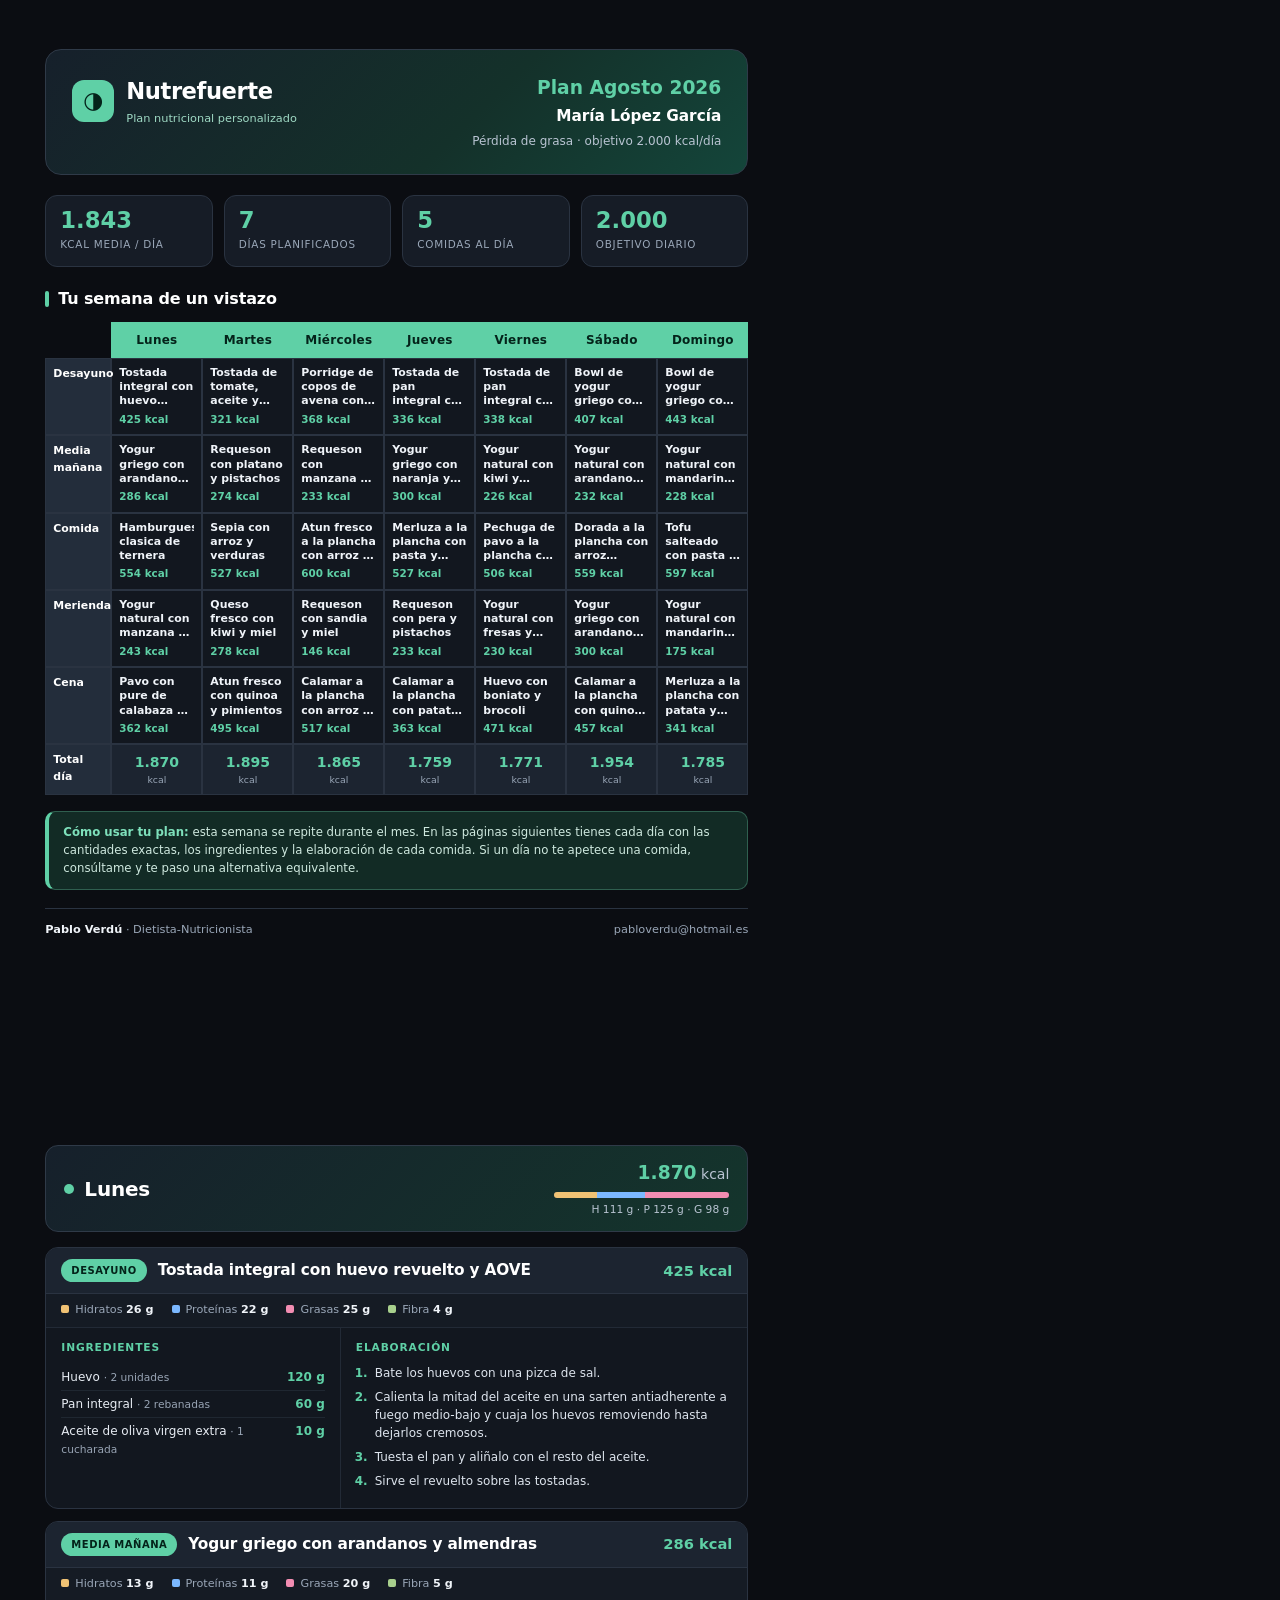
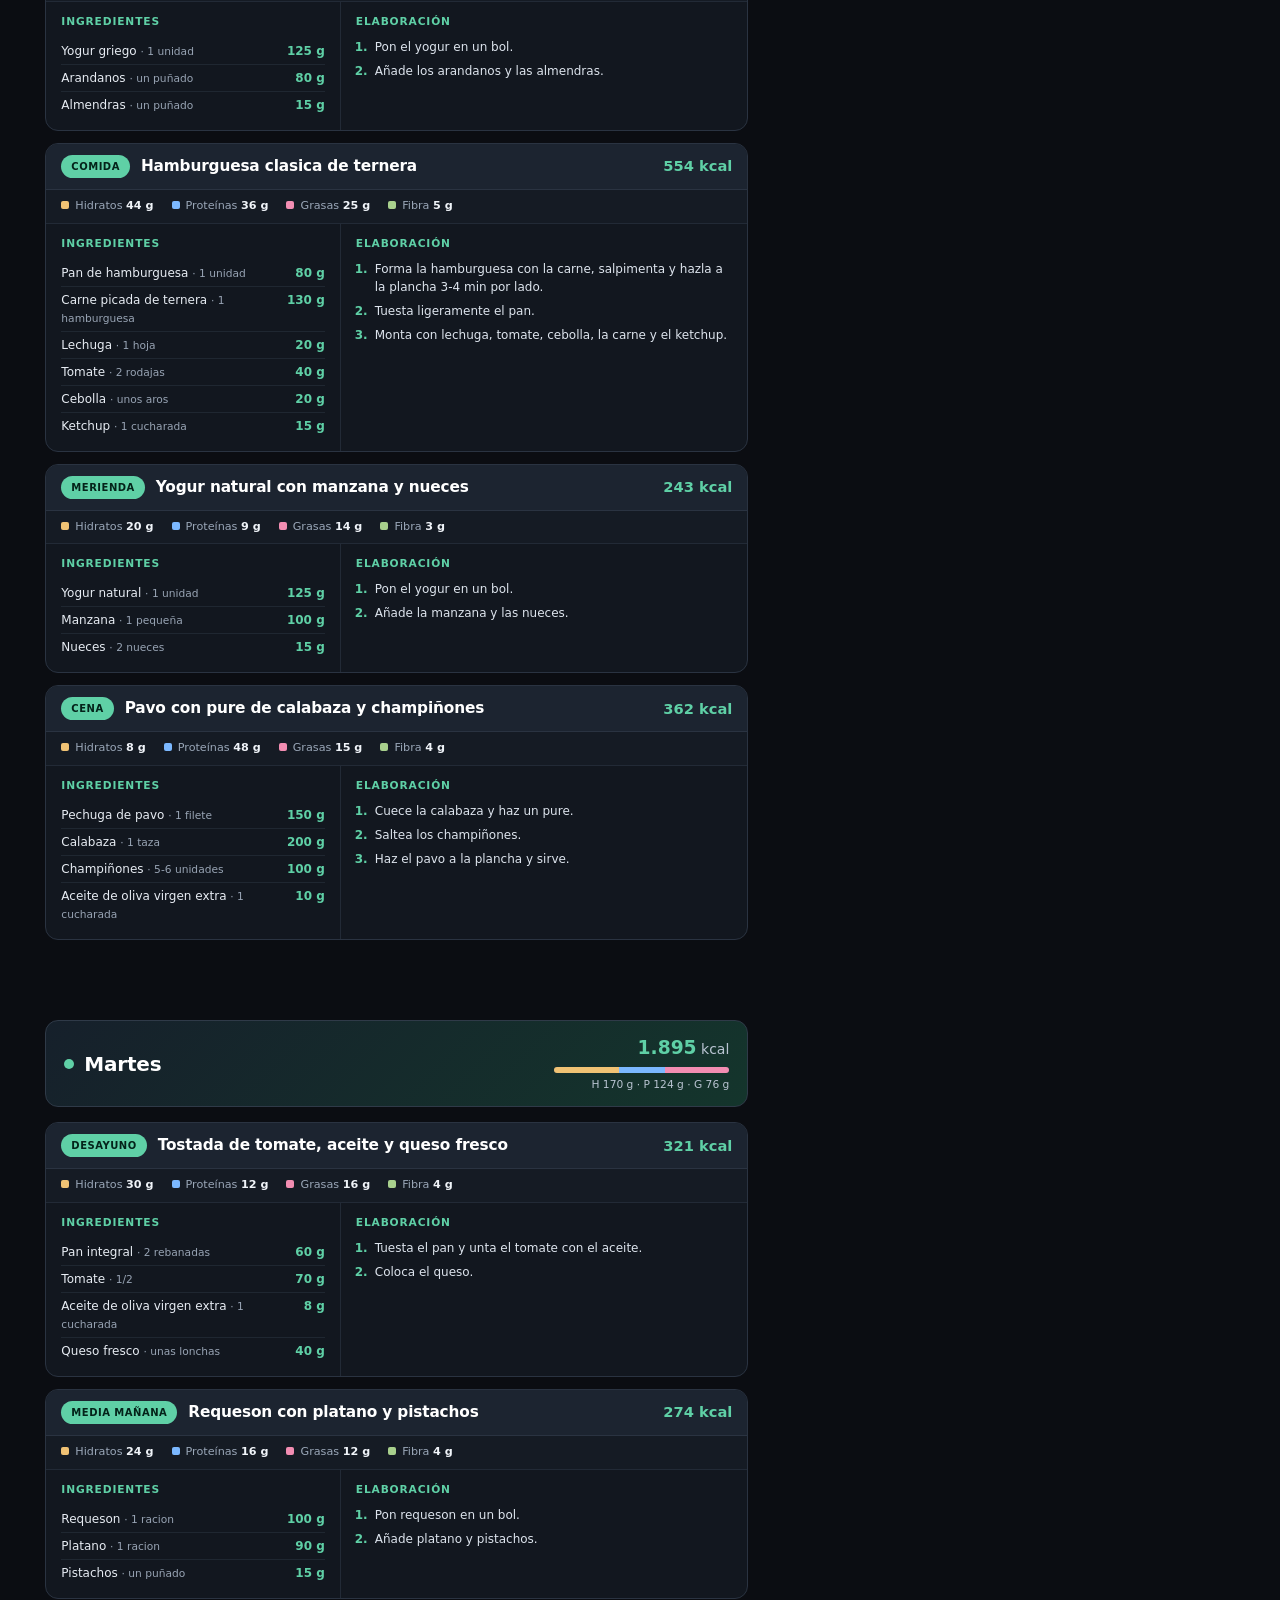
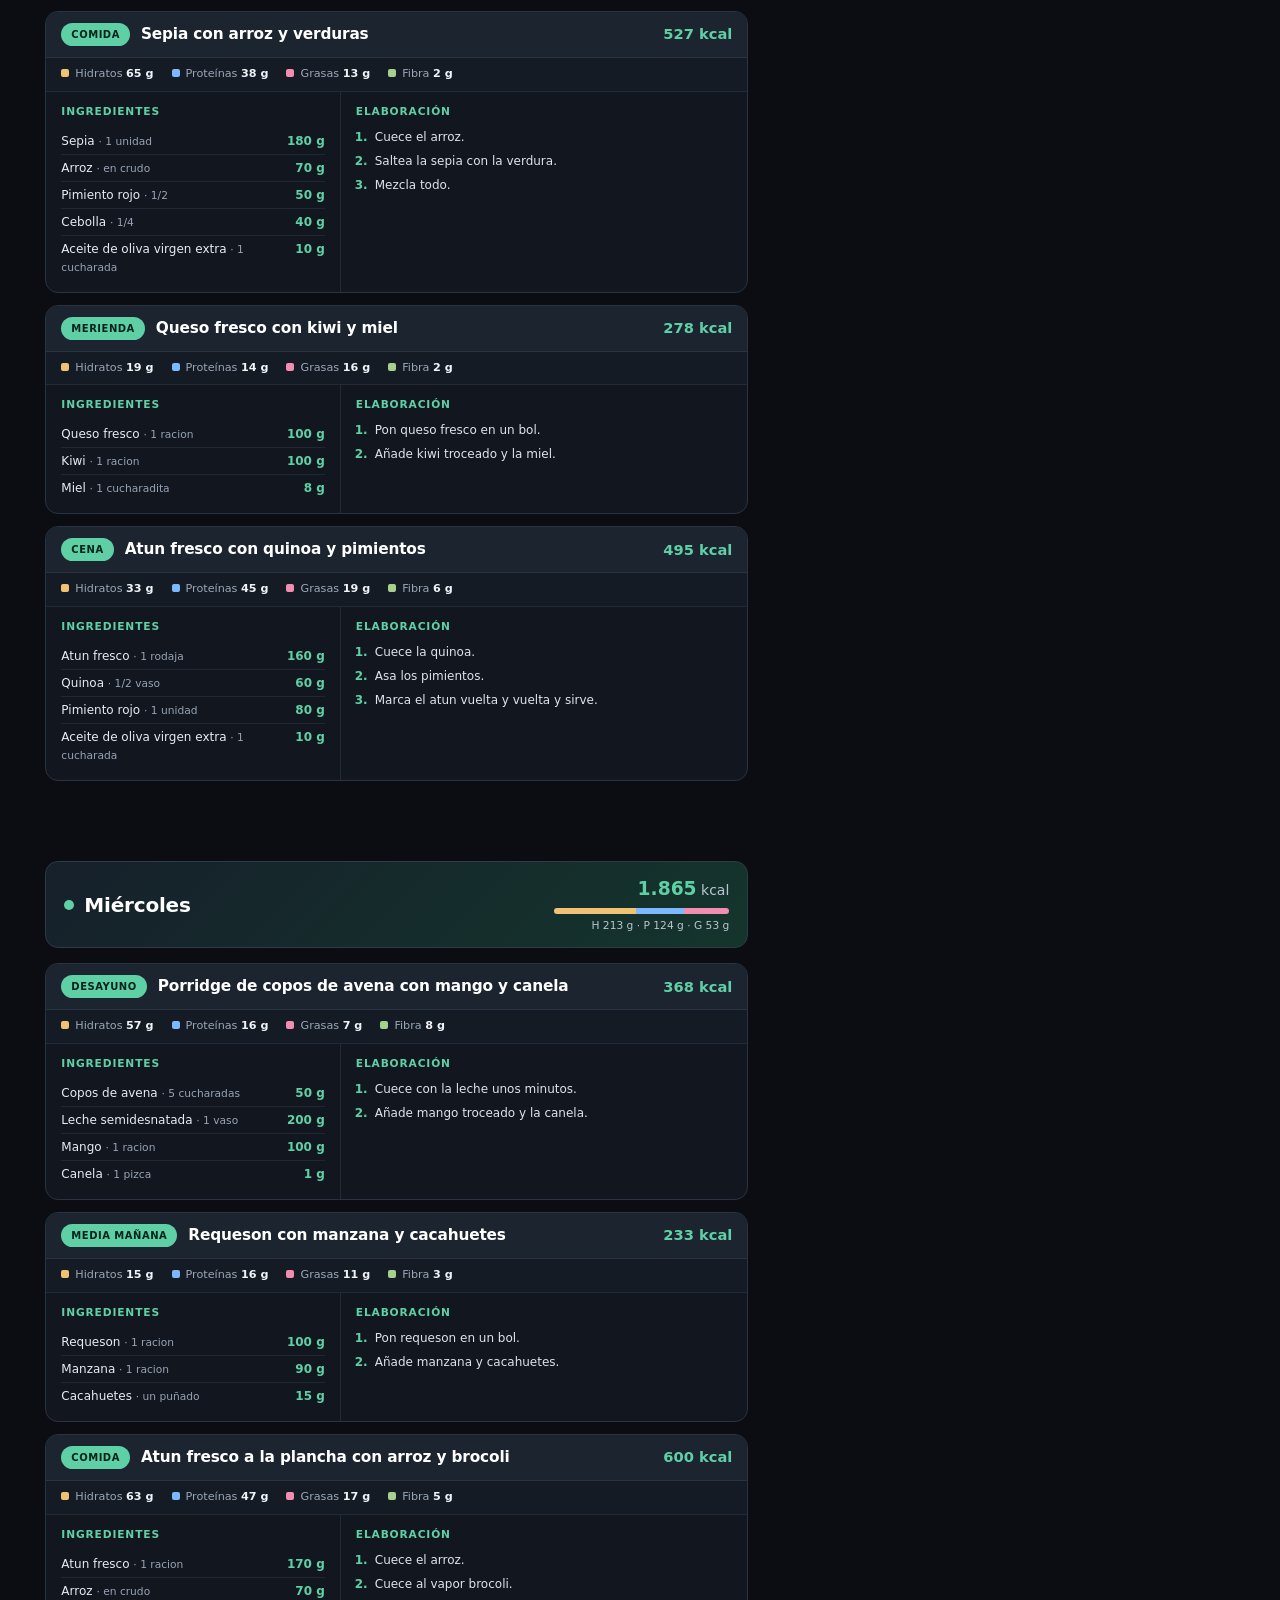
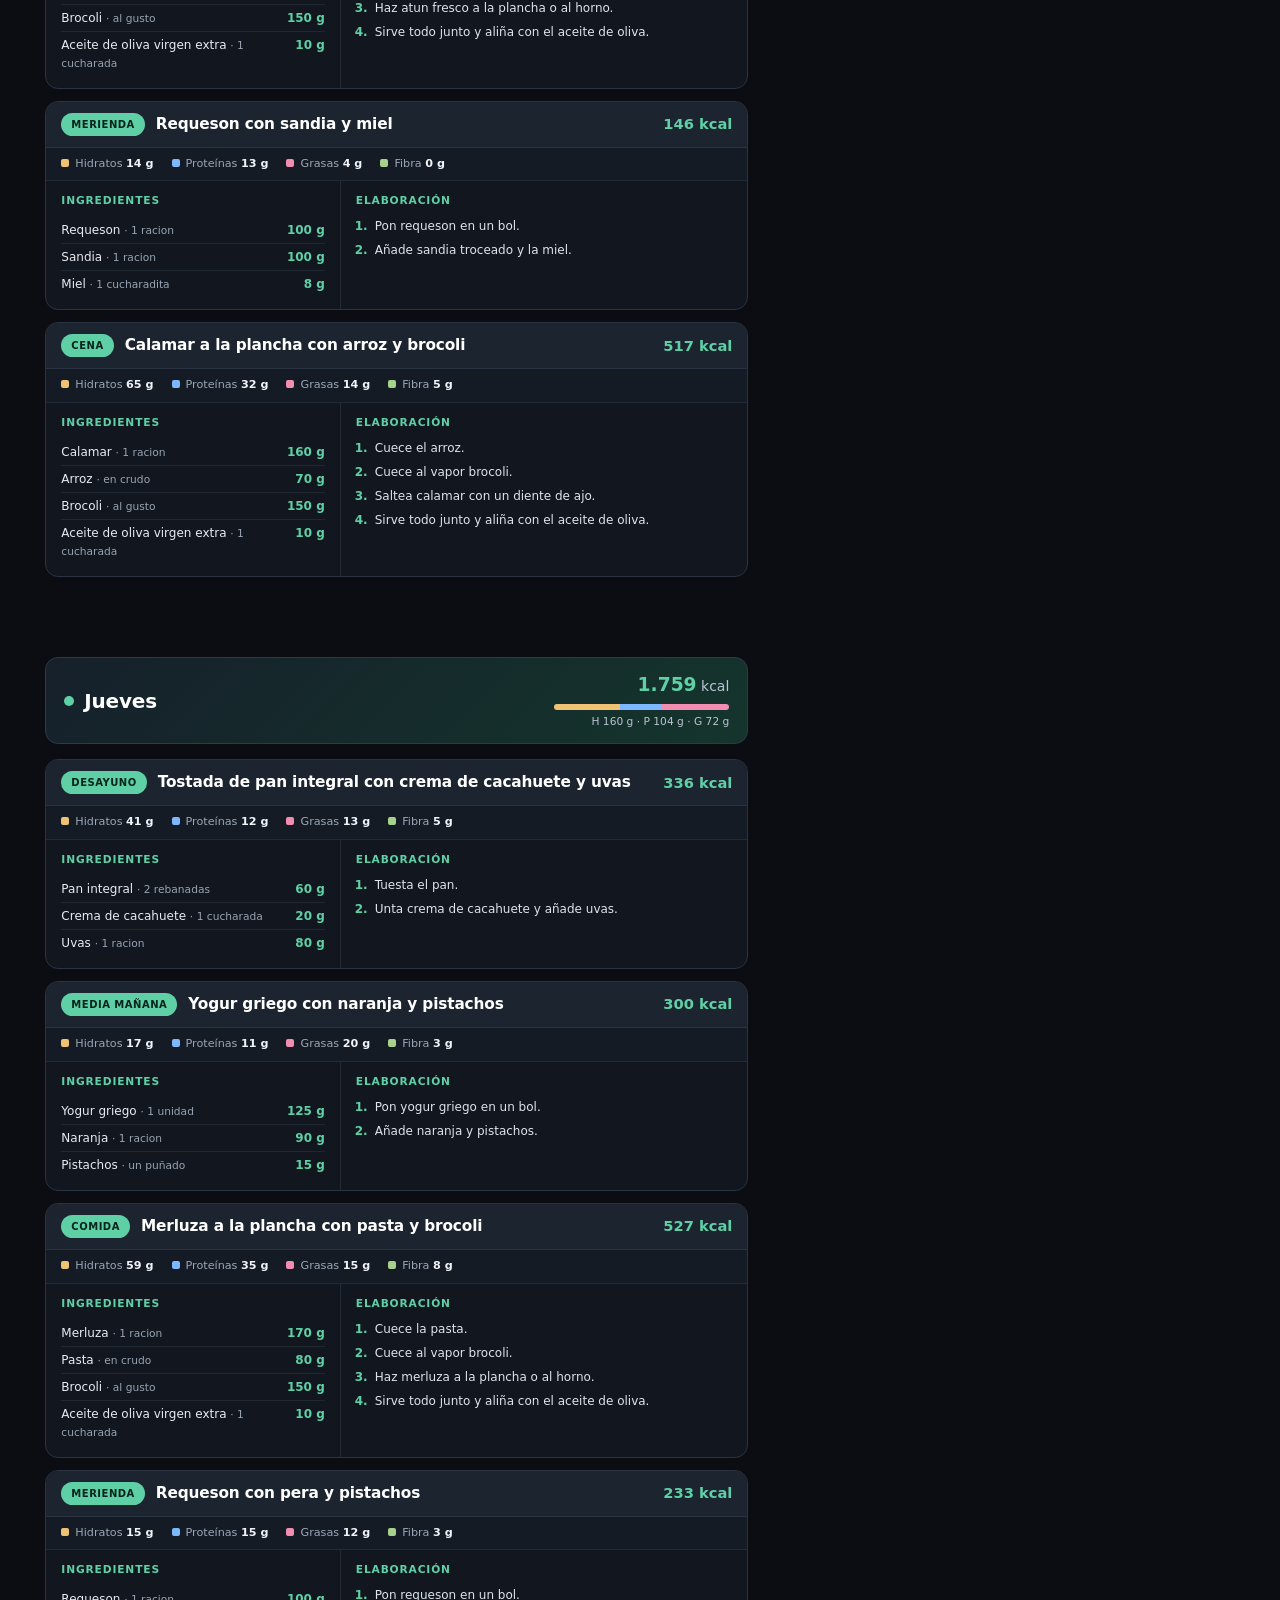
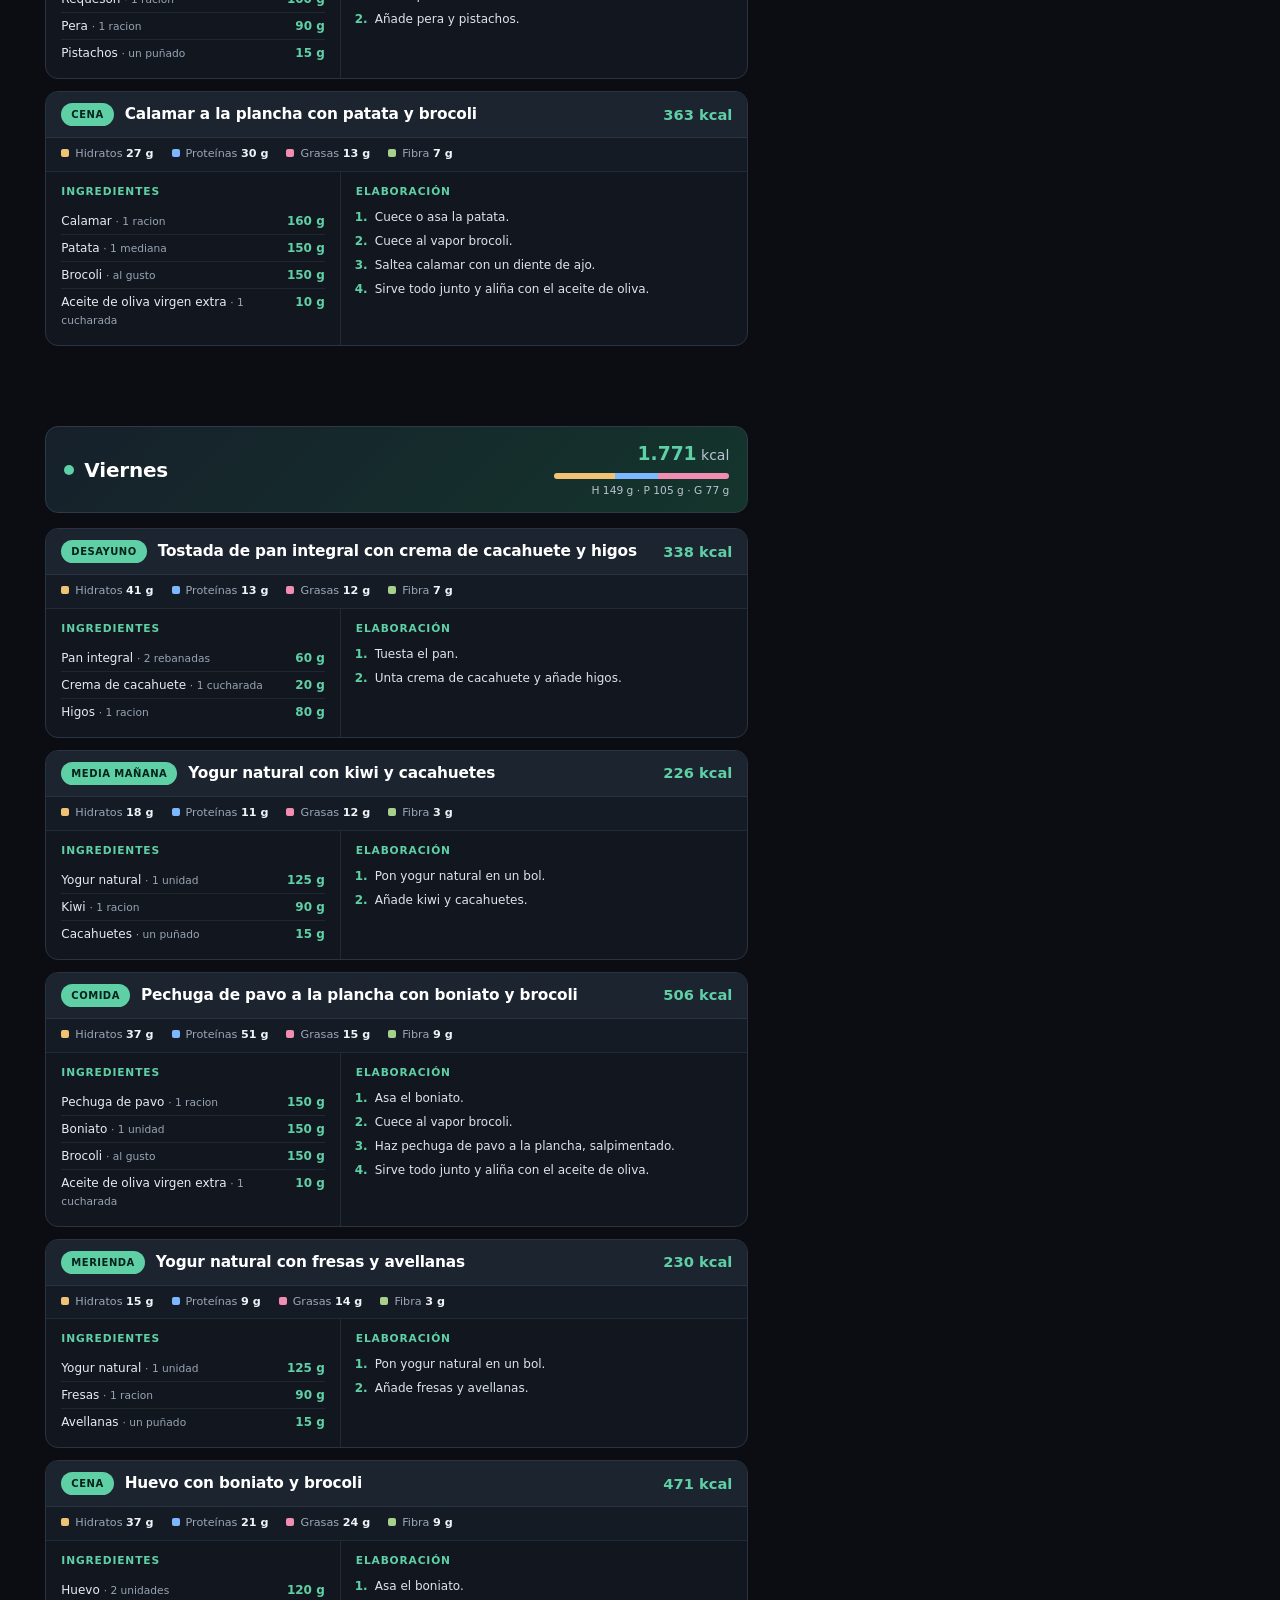
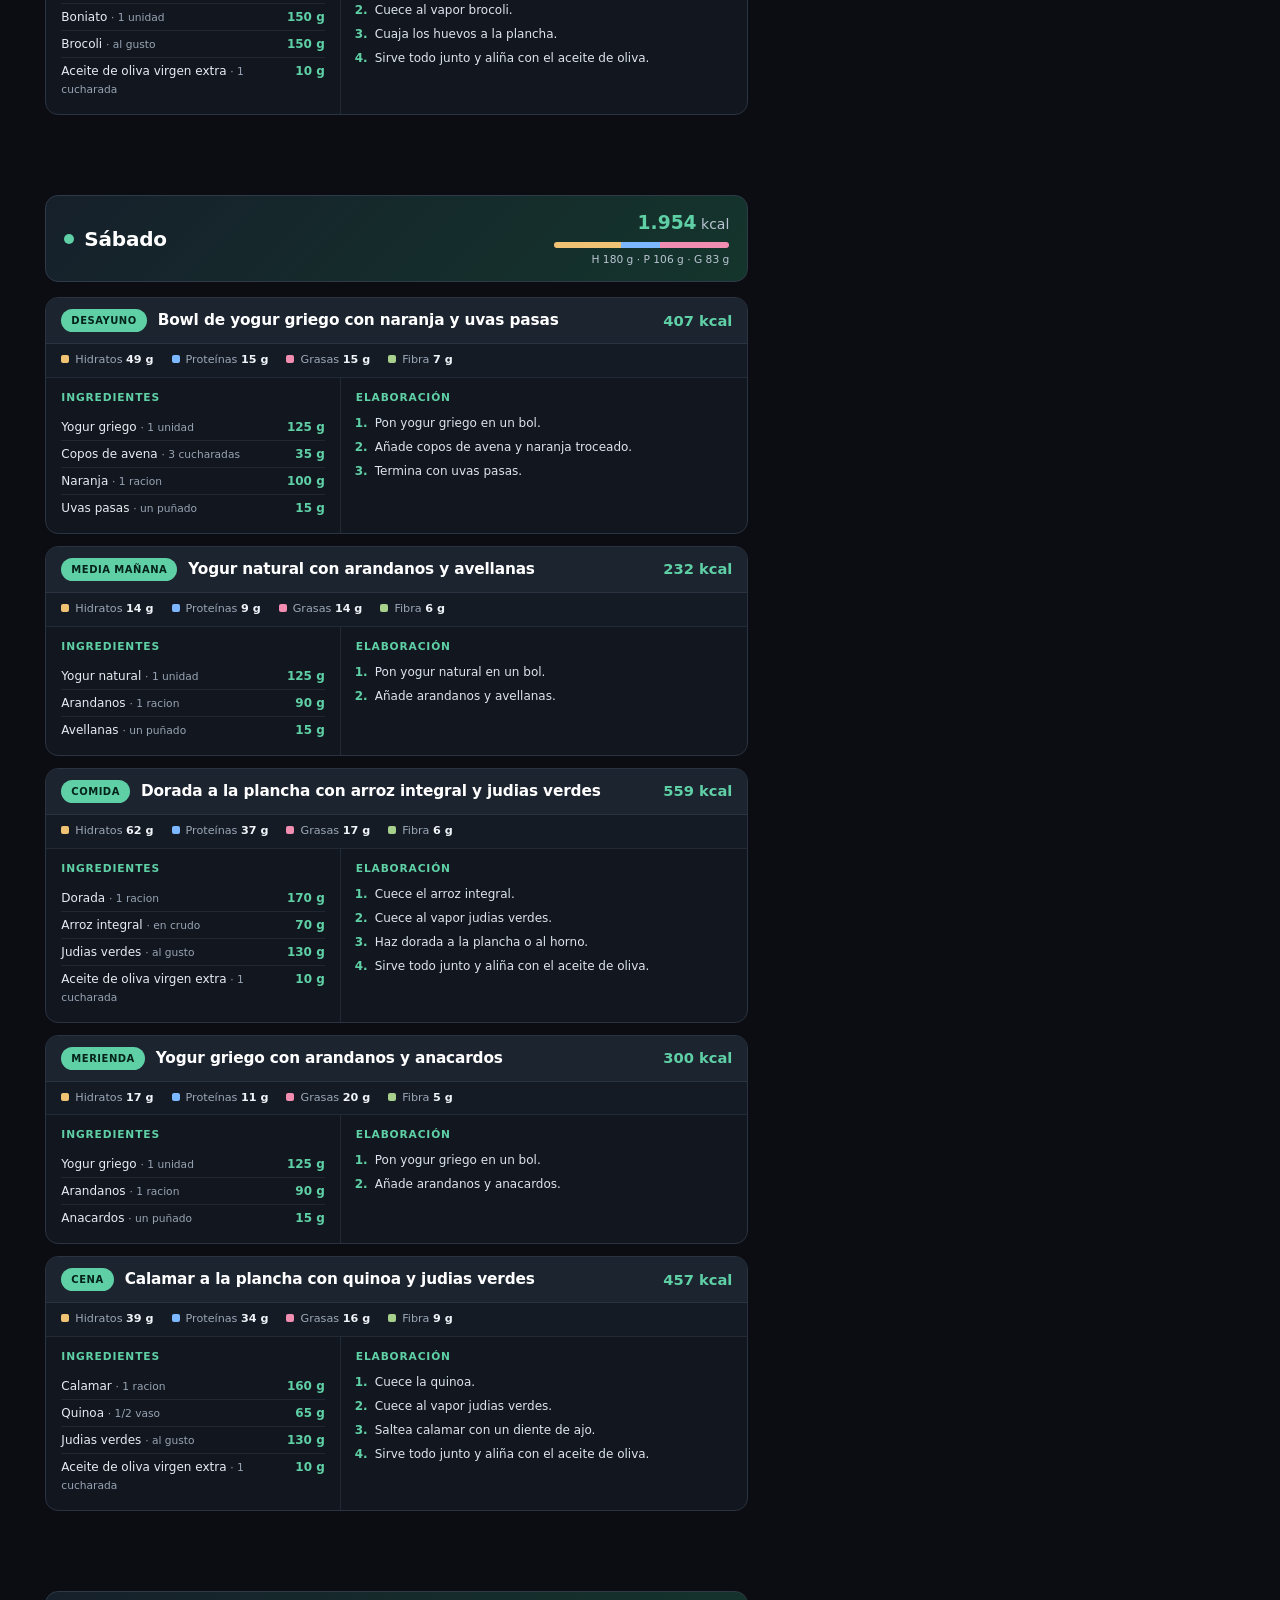
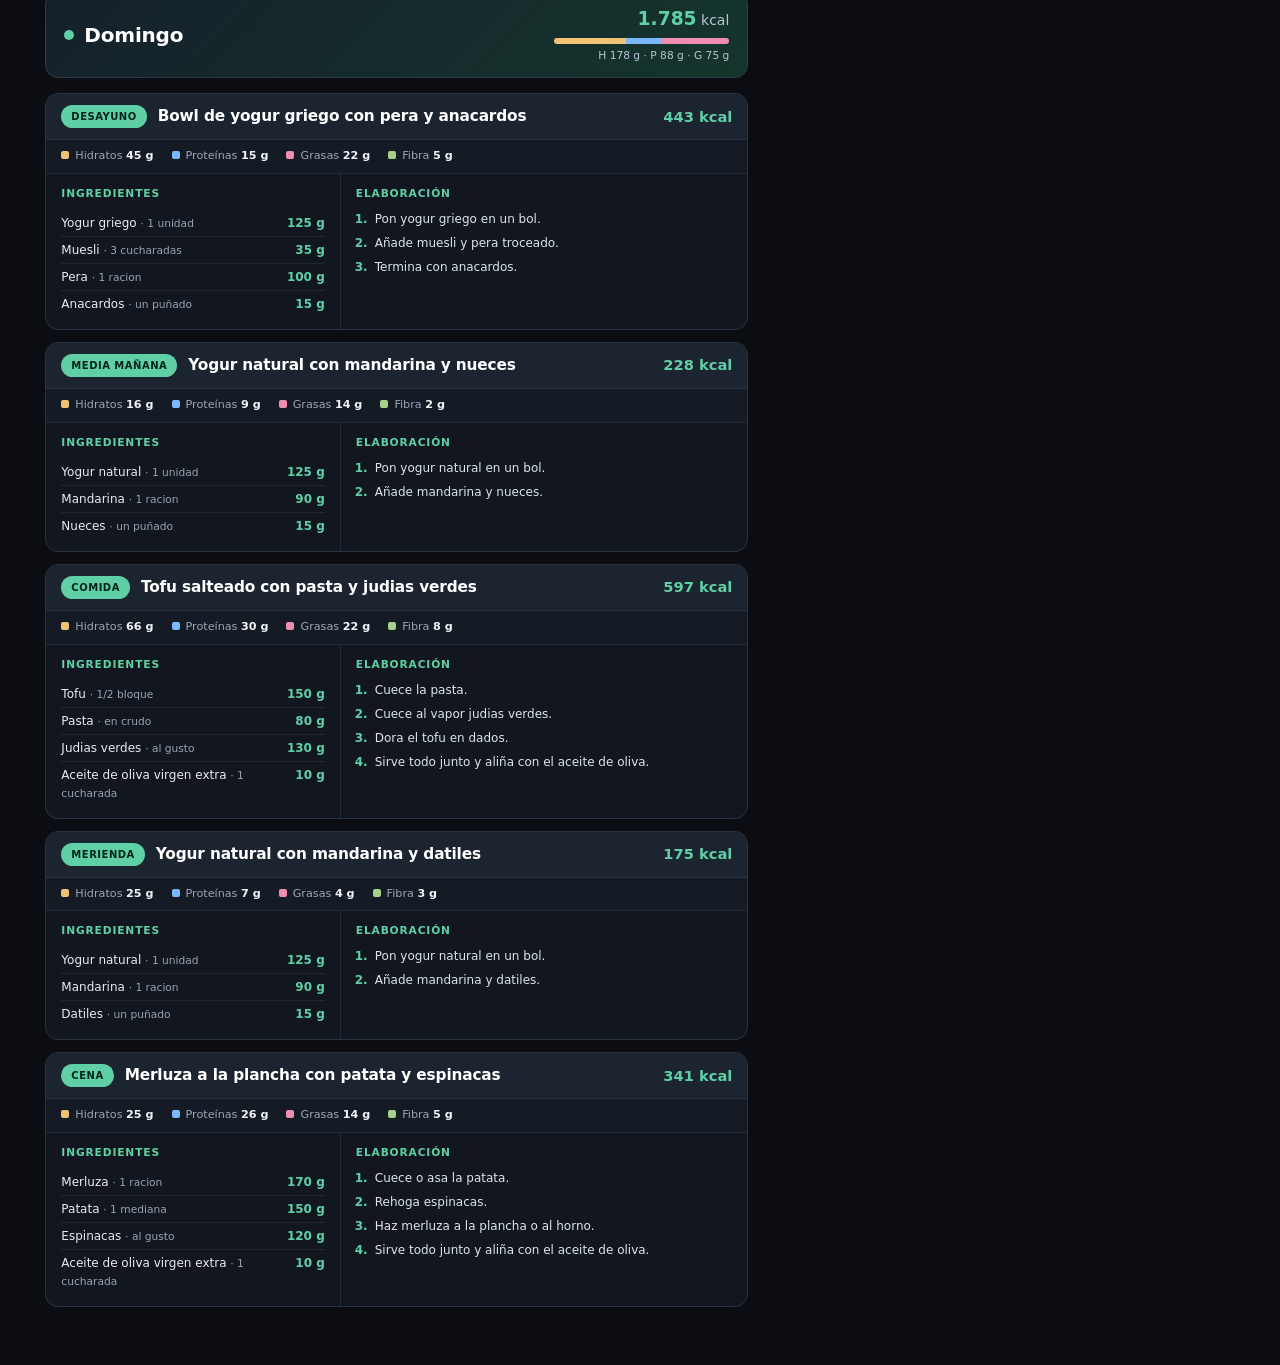
==== commit 95047bd2: "cambio nombre a nutrefuerte" ====
--- a/pdf_plan/plan.html
+++ b/pdf_plan/plan.html
@@ -113,7 +113,7 @@
     <div class="cover-band">
       <div class="brand">
         <div class="logo">&#9681;</div>
-        <div><div class="brand-name">NutriPlan</div><div class="brand-sub">Plan nutricional personalizado</div></div>
+        <div><div class="brand-name">Nutrefuerte</div><div class="brand-sub">Plan nutricional personalizado</div></div>
       </div>
       <div class="cover-meta">
         <div class="plan-name">Plan Agosto 2026</div>
